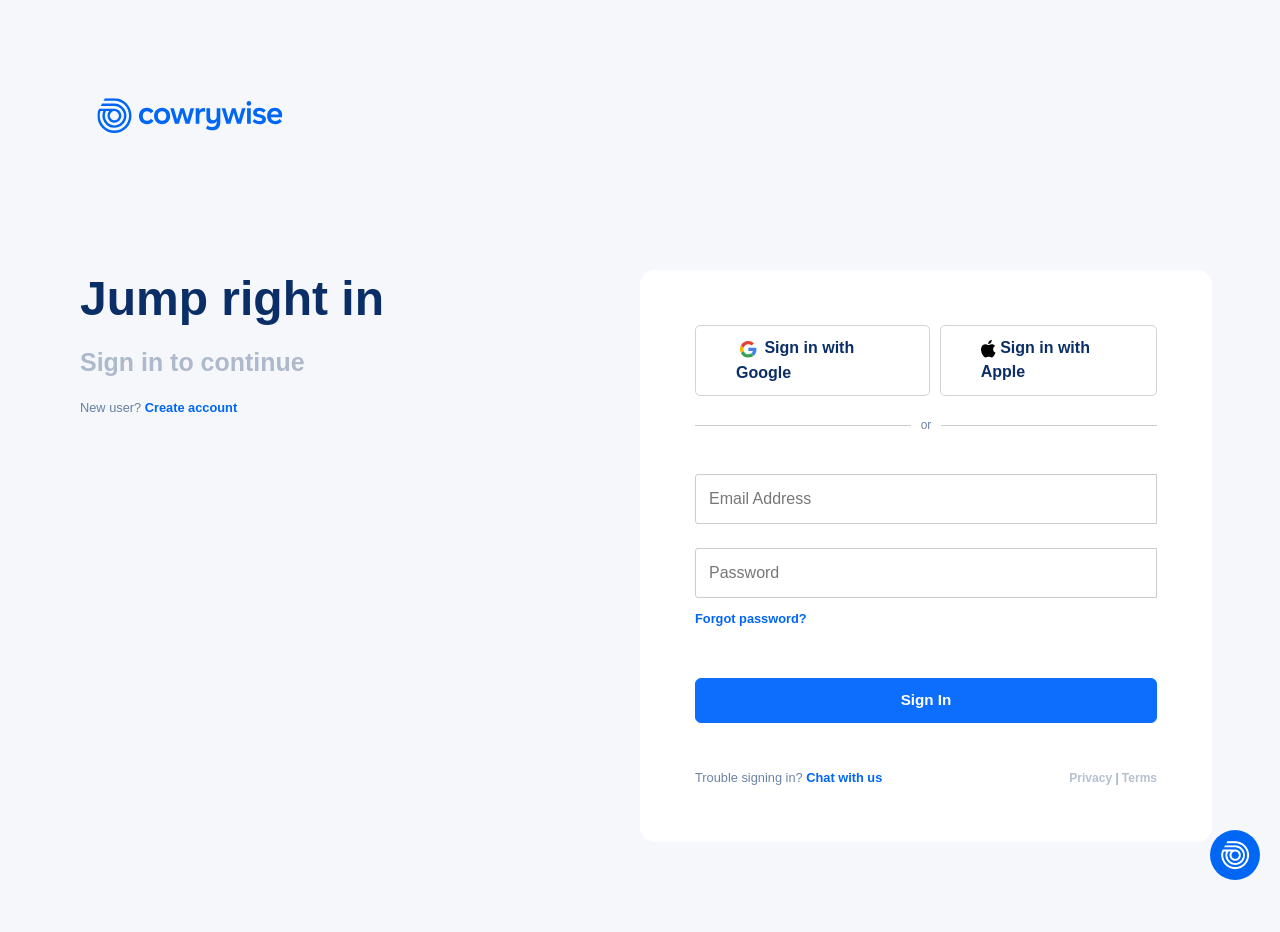
==== dashboard.html @ 3e235ff0 "updates" ====
<!DOCTYPE html>
<html lang="en">
<head>
    <meta charset="UTF-8">
    <meta name="viewport" content="width=device-width, initial-scale=1.0">
    <title>Dashboard</title>
    <link href="https://cdn.jsdelivr.net/npm/bootstrap@5.3.2/dist/css/bootstrap.min.css" rel="stylesheet">
    <link rel="stylesheet" href="https://cdn.jsdelivr.net/npm/bootstrap-icons/font/bootstrap-icons.css">
    <link rel="preconnect" href="https://fonts.googleapis.com">
    <link rel="preconnect" href="https://fonts.gstatic.com" crossorigin>
    <link href="https://fonts.googleapis.com/css2?family=Inter:wght@400;500;600;700&display=swap" rel="stylesheet">
    <link rel="stylesheet" href="https://cdnjs.cloudflare.com/ajax/libs/font-awesome/6.7.2/css/all.min.css">

    <link rel="stylesheet" href="dashboard.css">
</head>
<body onload="fetchInfo()">

<div id="loader">
    <img src="./images/gif-logo-loading.gif" alt="Loading">
</div>

<div id="app" style="display:none;">

    <nav class="top-navbar">
        <div class="d-flex align-items-center">
            <div class="logo-div ms-5">
                <img src="./images/dashboard-logo.svg" alt="">
            </div>
        </div>

        <div class="navbar-center" id="navbar-title">ACCOUNT OVERVIEW</div>

        <div class="d-flex align-items-center gap-3">
            <div class="pill-badge-maroon" style="cursor: pointer;">
                <img src="./images/seed_icon.png" style="width: 20px">
                <span style="padding-left: 5px">Seed</span>
            </div>
            <i class="bi bi-bell navbar-bell"></i>
            <div class="d-flex align-items-center gap-1" style="cursor: pointer">
                <div class="user-avatar-circle">
                    <img src="./images/dash-profile-icon.svg" style="width: 40px">
                </div>
                <ul class="navbar-nav me-1 me-lg-4 me-md-3 my-2 my-lg-0 index-ul d-lg-flex">

                    <li class="nav-item dropdown">
                        <a class="nav-link dropdown-toggle" href="#" role="button" data-bs-toggle="dropdown" aria-expanded="false"></a>
                        <div class="dropdown-menu" style="min-width: 120px;">
                            <a class="dropdown-item-custom"  onclick="showView('profile')">
                                <div class="icon-circle d-flex align-items-center justify-content-center rounded-circle icon-bg">
                                    <img src="./images/profile-head.svg" alt="" style="width: 25px">
                                </div>
                                <div>
                                    <span class="fw-semibold d-block .a-profile">Profile</span>
                                </div>
                            </a>
                            <a class="dropdown-item-custom" onclick="logout()" >
                                <div class="icon-circle d-flex align-items-center justify-content-center rounded-circle icon-bg">
                                    <img src="./images/profile-logout.svg" alt="" style="width: 25px">
                                </div>
                                <div>
                                    <span class="fw-semibold d-block .a-profile">Logout</span>
                                </div>
                            </a>


                        </div>
                    </li>
                </ul>

            </div>
        </div>
    </nav>

    <aside class="sidebar-fixed">
        <div class="sidebar-greeting">
            <span class="fw-normal" id="greeting-prefix" style="color: rgb(174, 185, 204); font-size: 20.48px; font-weight: 600">Howdy</span>
            <span class="fw-bold nm" id="welcomeName">ShimboJr</span>
        </div>
        <ul class="nav-items-list">
            <li class="nav-item-custom active" id="side-home" onclick="showView('home')">
                <!--            <i class="bi bi-house-door-fill"></i> -->
                <img src="./images/sidebar-home.svg">
                Home
            </li>
            <li class="nav-item-custom" id="side-save" onclick="showView('save')">
                <!--            <i class="bi bi-disc"></i> -->
                <img src="./images/sdiebar-save.svg">
                Save
            </li>
            <li class="nav-item-custom" id="side-invest" onclick="showView('invest')">
                <!--            <i class="bi bi-gift"></i>-->
                <img src="./images/sidebar-invest.svg">
                Invest
            </li>
            <li class="nav-item-custom" id="side-nest">
                <!--            <i class="bi bi-cloud"></i> -->
                <img src="./images/sidebar-nest.svg">
                Nest
            </li>
            <li class="nav-item-custom" id="side-payment">
                <!--            <i class="bi bi-credit-card"></i> -->
                <img src="./images/sidebar-payment.svg">
                Payment
            </li>
            <li class="nav-item-custom" id="side-stash">
                <!--            <i class="bi bi-archive"></i>-->
                <img src="./images/sidebar-stash.svg">
                Stash
            </li>
            <li class="nav-item-custom" id="side-learn">
                <!--            <i class="bi bi-reception-4"></i> -->
                <img src="./images/sidebar-learn.svg">
                Learn
            </li>
            <li class="nav-item-custom" id="side-referral">
                <!--            <i class="bi bi-megaphone">-->
                <img src="./images/sidebar-referral.svg">
                </i> Referral
            </li>
        </ul>

        <div style="border-top: 1px solid #E5E7EB; margin: 16px 0;"></div>
        <div style="font-size: 10px; font-weight: 600; letter-spacing: 1.2px; color: #9CA3AF; padding-left: 12px; margin-bottom: 10px;">ALSO FROM COWRYWISE</div>
        <div class="sidebar-sub-item">
            <div class="d-flex align-items-center gap-2">
                <!--            <i class="bi bi-briefcase"></i>-->
                <img src="./images/sidebar-d1.svg">
                <span>Sprout for Business</span>
            </div>
            <i class="bi bi-arrow-up-right text-muted"></i>
        </div>
        <div class="sidebar-sub-item">
            <div class="d-flex align-items-center gap-2">
                <!--            <i class="bi bi-people"></i>-->
                <img src="./images/sidebar-d2.svg">
                <span>Finance for Kids</span>
            </div>
            <i class="bi bi-arrow-up-right text-muted"></i>
        </div>
    </aside>

    <nav class="bottom-nav">
        <div class="bottom-nav-item active" id="bottom-home" onclick="showView('home')">
            <i class="bi bi-house-door-fill"></i>
            <span>Home</span>
        </div>
        <div class="bottom-nav-item" id="bottom-save" onclick="showView('save')">
            <i class="bi bi-disc"></i>
            <span>Save</span>
        </div>
        <div class="bottom-nav-item" id="bottom-invest" onclick="showView('invest')">
            <i class="bi bi-gift"></i>
            <span>Invest</span>
        </div>
        <div class="bottom-nav-item" id="bottom-nest">
            <i class="bi bi-cloud"></i>
            <span>Nest</span>
        </div>
        <div class="bottom-nav-item" id="bottom-payment">
            <i class="bi bi-credit-card"></i>
            <span>Payment</span>
        </div>
        <div class="bottom-nav-item" id="bottom-stash">
            <i class="bi bi-archive"></i>
            <span>Stash</span>
        </div>
        <div class="bottom-nav-item" id="bottom-learn">
            <i class="bi bi-reception-4"></i>
            <span>Learn</span>
        </div>
        <div class="bottom-nav-item" id="bottom-referral">
            <i class="bi bi-megaphone"></i>
            <span>Referral</span>
        </div>
    </nav>

    <main class="main-content">
        <div class="tab-bar-container" id="tab-bar-wrapper">
            <div class="tab-pill-group">
                <div id="tab-home" class="tab-pill active" onclick="showView('home')">Home</div>
                <div id="tab-portfolio" class="tab-pill inactive" onclick="showView('portfolio')">Portfolio</div>
            </div>
        </div>

        <div class="tab-bar-container" id="tab-bar-wrapper2" style="display: none">
            <div class="tab-pill-group">
                <div id="tab-profile" class="tab-pill active" onclick="showView('profile')">Profile</div>
                <div id="tab-security" class="tab-pill inactive" onclick="showView('security')">Security</div>
            </div>
        </div>

        <div id="view-home">
            <div class="dashboard-grid">
                <div class="balance-card">
                    <div class="d-flex justify-content-between align-items-center">
                        <div class="d-flex align-items-center gap-2" style="font-size: 13px; opacity: 0.85;">
                            <span>Naira Balance</span>
                            <i class="bi bi-chevron-down"></i>
                            <i class="bi bi-eye"></i>
                        </div>
                        <div class="badge-yellow">
                            <!--                        ⚡ -->
                            <img src="./images/lightening.svg" style="width: 10px">
                            1
                        </div>
                    </div>

                    <div class="mt-2 mb-auto">
                        <div class="d-flex align-items-baseline flex-wrap">
                            <sup style="font-size:23.6px; font-weight: 500; padding-right: 8px">₦</sup>
                            <span class="balance-amount" id="balAmount">1,000</span>
                            <span class="balance-decimals" id="balDecimals">.00</span>
                        </div>
                    </div>

                    <div class="bottom-pill-btn">
                        <span>✦ ₦ NO return in Jun</span>
                        <i class="bi bi-chevron-up"></i>
                    </div>
                </div>

                <div class="d-flex flex-column gap-1">
                    <div class="bg-white p-3 rounded-4 border-0">
                        <h3 class="section-heading">Add cash</h3>
                        <div class="d-flex gap-2 flex-wrap">
                            <button class="pill-btn-outline standard" onclick="addCash('20000')">₦ 20K</button>
                            <button class="pill-btn-outline standard" onclick="addCash('50000')">₦ 50K</button>
                            <button class="pill-btn-outline standard" onclick="addCash('100000')">₦ 100K</button>
                        </div>
                        <div class="d-flex gap-2 flex-wrap align-items-center mt-2">
                            <button class="pill-btn-outline standard">$ 100</button>
                            <button class="pill-btn-outline standard">$ 200</button>
                            <div class="circle-plus-btn" data-bs-toggle="modal" data-bs-target="#myModalAddCash">+</div>
                        </div>
                    </div>

                    <div id="carouselExample" class="carousel slide mt-3">
                        <div class="carousel-inner">
                            <div class="carousel-item active">
                                <img src="./images/AppCard_WorldCup.png" class="d-block w-100">
                            </div>
                            <div class="carousel-item">
                                <img src="./images/AppCard_Sprout.png" class="d-block w-100">
                            </div>
                            <div class="carousel-item">
                                <img src="./images/AppCard_Stocks.png" class="d-block w-100">
                            </div>
                            <div class="carousel-item">
                                <img src="./images/AppCard_Youtube.png" class="d-block w-100">
                            </div>
                        </div>
                        <button class="carousel-control-prev" type="button" data-bs-target="#carouselExample" data-bs-slide="prev">
                            <span class="carousel-control-prev-icon" aria-hidden="true"></span>
                            <span class="visually-hidden">Previous</span>
                        </button>
                        <button class="carousel-control-next" type="button" data-bs-target="#carouselExample" data-bs-slide="next">
                            <span class="carousel-control-next-icon" aria-hidden="true"></span>
                            <span class="visually-hidden">Next</span>
                        </button>
                    </div>
                </div>
            </div>
        </div>

        <div id="view-portfolio" style="display: none;">
            <div class="d-flex justify-content-end mb-4">
                <a href="#" style="font-size: 16px; color: #1574F6; text-decoration: none; display: flex; align-items: center; gap: 6px; font-weight: 500">
                    <i class="fa-regular fa-envelope" style="font-size: 16px;"></i> Request investment letter
                </a>
            </div>

            <div class="portfolio-grid">
                <div class="portfolio-card">
                    <div class="card-header-row">
                        <div class="d-flex align-items-center">
<!--                            <span class="green-indicator"></span>-->
                            <img src="./images/portfolio-growth.svg" style="padding: 0px 6px">
                            <span class="portfolio-card-title"> Growth</span>
                        </div>
                        <i class="bi bi-chevron-right" style="color: #9CA3AF; font-size: 14px;"></i>
                    </div>
                    <h6 style="font-size: 20.28px; font-weight: 500; color: #042E68; line-height: 1.5; margin-bottom: 16px;">
                        Your portfolio balance has remained the same year to date.
                    </h6>
                    <div>
                        <span style="font-size: 11px; color: #9CA3AF; display: block; margin-bottom: 2px;">Today</span>
                        <span style="font-size: 24.96px; font-weight: 400; color: rgb(4, 46, 104);">₦ 0K</span>
                    </div>

                    <div style="margin-top: 12px; width: 100%;">
                        <svg width="100%" height="100" viewBox="0 0 400 100" preserveAspectRatio="none" xmlns="http://www.w3.org/2000/svg">
                            <path d="M 0 85 L 340 85 L 400 15 L 400 85 Z" fill="rgba(59,130,246,0.08)" />
                            <line x1="0" y1="85" x2="400" y2="85" stroke="#E5E7EB" stroke-width="1"/>
                            <path d="M 0 85 L 340 85 L 400 15" stroke="#3B82F6" stroke-width="2" fill="none" stroke-linecap="round" />
                            <circle cx="400" cy="15" r="4" fill="#3B82F6" />
                            <text x="0" y="98" font-size="10" fill="#9CA3AF" text-anchor="start">JAN</text>
                            <circle cx="40" cy="95" r="1.5" fill="#9CA3AF" /><circle cx="80" cy="95" r="1.5" fill="#9CA3AF" /><circle cx="120" cy="95" r="1.5" fill="#9CA3AF" /><circle cx="160" cy="95" r="1.5" fill="#9CA3AF" /><circle cx="200" cy="95" r="1.5" fill="#9CA3AF" /><circle cx="240" cy="95" r="1.5" fill="#9CA3AF" /><circle cx="280" cy="95" r="1.5" fill="#9CA3AF" /><circle cx="320" cy="95" r="1.5" fill="#9CA3AF" /><circle cx="360" cy="95" r="1.5" fill="#9CA3AF"/>
                            <text x="400" y="98" font-size="10" fill="#9CA3AF" text-anchor="end">DEC</text>
                        </svg>
                    </div>
                    <div class="card-footer-text">
                        Steady progress. Sometimes holding your ground is growth too.
                    </div>
                </div>

                <div class="portfolio-card">
                    <div class="card-header-row">
                        <div class="d-flex align-items-center">
<!--                            <span class="green-indicator"></span>-->
                            <img src="./images/portfolio-earnings.svg" style="padding: 0px 6px">
                            <span class="portfolio-card-title">Earnings</span>
                        </div>
                        <i class="bi bi-chevron-right" style="color: #9CA3AF; font-size: 14px;"></i>
                    </div>
                    <div class="d-flex flex-column align-items-center justify-content-center" style="min-height: 180px; padding: 40px 0;">
                        <svg width="60" height="55" viewBox="0 0 60 55" fill="none" xmlns="http://www.w3.org/2000/svg">
                            <rect x="4" y="25" width="12" height="30" rx="2" fill="#D1D5DB" />
                            <rect x="24" y="5" width="12" height="50" rx="2" fill="#D1D5DB" />
                            <rect x="44" y="15" width="12" height="40" rx="2" fill="#D1D5DB" />
                        </svg>
                        <span style="font-size: 13px; color: #9CA3AF; text-align: center; margin-top: 12px;">No data yet</span>
                    </div>
                </div>

                <div class="portfolio-card">
                    <div class="card-header-row">
                        <div class="d-flex align-items-center" style="padding: 20px 0px">
<!--                            <span class="green-indicator"></span>-->
                            <img src="./images/portfolio-breakdown.svg" style="padding: 0px 6px">
                            <span class="portfolio-card-title">Breakdown</span>
                        </div>
                        <i class="bi bi-chevron-right" style="color: #9CA3AF; font-size: 15px;"></i>
                    </div>
                    <div class="portfolio-progress-outer">
                        <div class="portfolio-progress-inner"></div>
                    </div>
                    <div class="d-flex align-items-center" style="margin-top: 4px;margin-bottom: 30px">
                        <span class="green-indicator" style="margin-right: 6px;"></span>
                        <span style="font-size: 14px; font-weight: 400; color: rgb(4, 46, 104);">Investments: 100.00%</span>
                    </div>
                    <div class="card-footer-text">
                        Consider saving regularly to build a strong financial foundation.
                    </div>
                </div>
            </div>
        </div>

        <div id="view-save" style="display: none;">
            <div class="save-stats-row" style="display: flex; align-items: flex-start; gap: 60px; padding: 8px 0 32px 0;">
                <div>
                    <div style="font-size: 16px; color: rgb(98, 124, 159); display: flex; align-items: center; gap: 6px; margin-bottom: 6px;">
                        Savings Balance <i class="bi bi-eye"></i>
                    </div>
                    <div class="d-flex align-items-baseline">
                        <sup style="font-size: 19.26px; font-weight: 400; color: rgb(4, 46, 104);">₦</sup>
                        <span style="font-size: 44.8px; font-weight: 600; color: rgb(4, 46, 104);">&nbsp;0</span>
                        <span style="font-size: 17.92px; font-weight: 700; color: #6882A4;">.00</span>
                    </div>
                </div>

                <div>
                    <div style="font-size: 18px; font-weight: 600; color: rgb(4, 46, 104); margin-bottom: 10px;">Add cash</div>
                    <div style="display: flex; gap: 8px; flex-wrap: wrap; align-items: center;">
                        <button class="save-pill-btn" style="border: none; border-radius: 50px; padding: 8px 16px; font-size: 14px; font-weight: 500; color: rgb(4, 46, 104); background: #F5F6FA; cursor: pointer;">₦ 20K</button>
                        <button class="save-pill-btn" style="border: none; border-radius: 50px; padding: 8px 16px; font-size: 14px; font-weight: 500; color: rgb(4, 46, 104); background: #F5F6FA; cursor: pointer;">₦ 50K</button>
                        <button class="save-pill-btn" style="border: none; border-radius: 50px; padding: 8px 16px; font-size: 14px; font-weight: 500; color: rgb(4, 46, 104); background: #F5F6FA; cursor: pointer;">₦ 100K</button>
                        <button class="save-pill-btn" style="border: none; border-radius: 50px; padding: 8px 16px; font-size: 14px; font-weight: 500; color: rgb(4, 46, 104); background: #F5F6FA; cursor: pointer;">₦ 250K</button>
                        <button class="save-pill-btn" style="border: none; border-radius: 50px; padding: 8px 16px; font-size: 14px; font-weight: 500; color: rgb(4, 46, 104); background: #F5F6FA; cursor: pointer;">₦ 500K</button>
                        <div style="width: 40px; height: 40px; border-radius: 50%; border: none; background: #F5F6FA; display: flex; align-items: center; justify-content: center; font-size: 14px; color: rgb(0, 103, 245); cursor: pointer;">+</div>
                    </div>
                </div>
            </div>

            <div style="margin-bottom: 32px;">
                <h6 class="save-section-heading" style="font-size: 20px; font-weight: 600; color: rgb(4, 46, 104); margin-bottom: 16px;">Save by myself</h6>
                <div style="position: relative;">
                    <div class="save-scroll-row">
                        <div style="min-width: 140px; height: 140px; border: 1px solid #F0F3F7; border-radius: 14px; background: #fff; display: flex; align-items: center; justify-content: center; cursor: pointer; flex-shrink: 0;">
                            <div style="width: 55px; height: 55px; border-radius: 50%; border: none; background: #EFF6FF; display: flex; align-items: center; justify-content: center;">
                                <i class="bi bi-plus" style="font-size: 40px; color: rgb(0, 103, 245);"></i>
                            </div>
                        </div>
                        <div class="save-scroll-card" style="background: #E1F6FF;">
                            <div style="width: 70px; height: 70px; border-radius: 10px; display: flex; align-items: center; justify-content: center; font-size: 26px; background: #E1F6FF;">
                                <img src="./images/savings-general.svg" style="width: 70px">
                            </div>
                            <div>
                                <div style="font-size: 18.4px; font-weight: 400; color: rgb(4, 46, 104); margin: 10px">General</div>
                                <div style="font-size: 12px; font-weight: 600; letter-spacing: 1px; color: rgb(174, 185, 204); margin-top: 2px; background: #F3FBFF; width: fit-content; margin-left: 10px; padding: 4px 15px; border-top-right-radius: 8px; border-top-left-radius: 8px">EMPTY</div>
                            </div>
                        </div>
                        <div class="save-scroll-card" style="background: #F5EDFF;">
                            <div style="width: 70px; height: 70px; border-radius: 10px; display: flex; align-items: center; justify-content: center; font-size: 26px; background: #F5EDFF;">
                                <img src="./images/savings-emergency.svg" style="width: 70px">
                            </div>
                            <div>
                                <div style="font-size: 18.4px; font-weight: 400; color: rgb(4, 46, 104); margin: 10px">Emergency</div>
                                <div style="font-size: 12px; font-weight: 600; letter-spacing: 1px; color: rgb(174, 185, 204); margin-top: 2px; background: #F3FBFF; width: fit-content; margin-left: 10px; padding: 4px 15px; border-top-right-radius: 8px; border-top-left-radius: 8px">EMPTY</div>
                            </div>
                        </div>
                        <div class="save-scroll-card" style="background: #ECFBEC;">
                            <div style="width: 70px; height: 70px; border-radius: 10px; display: flex; align-items: center; justify-content: center; font-size: 26px; background: #ECFBEC;">
                                <img src="./images/savings-home.svg" style="width: 70px">
                            </div>
                            <div>
                                <div style="font-size: 18.4px; font-weight: 400; color: rgb(4, 46, 104); margin: 10px">Home</div>
                                <div style="font-size: 12px; font-weight: 600; letter-spacing: 1px; color: rgb(174, 185, 204); margin-top: 2px; background: #F3FBFF; width: fit-content; margin-left: 10px; padding: 4px 15px; border-top-right-radius: 8px; border-top-left-radius: 8px">EMPTY</div>
                            </div>
                        </div>
                        <div class="save-scroll-card" style="background: #FFF6EE;">
                            <div style="width: 70px; height: 70px; border-radius: 10px; display: flex; align-items: center; justify-content: center; font-size: 26px; background: #FFF6EE;">
                                <img src="./images/savings-study.svg" style="width: 70px">
                            </div>
                            <div>
                                <div style="font-size: 18.4px; font-weight: 400; color: rgb(4, 46, 104); margin: 10px">Study</div>
                                <div style="font-size: 12px; font-weight: 600; letter-spacing: 1px; color: rgb(174, 185, 204); margin-top: 2px; background: #F3FBFF; width: fit-content; margin-left: 10px; padding: 4px 15px; border-top-right-radius: 8px; border-top-left-radius: 8px">EMPTY</div>
                            </div>
                        </div>
                        <div class="save-scroll-card" style="background: #FFE6EB;">
                            <div style="width: 70px; height: 70px; border-radius: 10px; display: flex; align-items: center; justify-content: center; font-size: 26px; background: #FFE6EB;">
                                <img src="./images/savings-car.svg" style="width: 70px">
                            </div>
                            <div>
                                <div style="font-size: 18.4px; font-weight: 400; color: rgb(4, 46, 104); margin: 10px">Car</div>
                                <div style="font-size: 12px; font-weight: 600; letter-spacing: 1px; color: rgb(174, 185, 204); margin-top: 2px; background: #F3FBFF; width: fit-content; margin-left: 10px; padding: 4px 15px; border-top-right-radius: 8px; border-top-left-radius: 8px">EMPTY</div>
                            </div>
                        </div>
                    </div>
                    <div class="save-arrow-btn" onclick="this.previousElementSibling.scrollBy({left: 200, behavior: 'smooth'})">
                        <i class="bi bi-chevron-right"></i>
                    </div>
                </div>
            </div>

            <div style="margin-top: 36px;">
                <h6 class="save-section-heading" style="font-size: 20px; font-weight: 600; color: rgb(4, 46, 104); margin-bottom: 16px;">Save with others</h6>
                <div style="position: relative;">
                    <div class="save-scroll-row">
                        <div style="min-width: 140px; height: 140px; border: 1px solid #F0F3F7; border-radius: 14px; background: #fff; display: flex; align-items: center; justify-content: center; cursor: pointer; flex-shrink: 0;">
                            <div style="width: 55px; height: 55px; border-radius: 50%; border: none; background: #EFF6FF; display: flex; align-items: center; justify-content: center;">
                                <i class="bi bi-plus" style="font-size: 40px; color: rgb(0, 103, 245);"></i>
                            </div>
                        </div>
                        <div class="save-scroll-card" style="background: #FFE6EB;">
                            <div style="width: 70px; height: 70px; border-radius: 10px; display: flex; align-items: center; justify-content: center; font-size: 26px; background: #FFE6EB;">
                                <img src="./images/savings-money-duo.svg" style="width: 70px">
                            </div>
                            <div>
                                <div style="font-size: 18.4px; font-weight: 400; color: rgb(4, 46, 104); margin: 10px">Money Duo</div>
                                <div style="font-size: 12px; font-weight: 600; letter-spacing: 1px; color: rgb(174, 185, 204); margin-top: 2px; background: #F3FBFF; width: fit-content; margin-left: 10px; padding: 4px 15px; border-top-right-radius: 8px; border-top-left-radius: 8px">EMPTY</div>
                            </div>
                        </div>

                        <div class="save-scroll-card" style="background: #ECFBEC;">
                            <div style="width: 70px; height: 70px; border-radius: 10px; display: flex; align-items: center; justify-content: center; font-size: 26px; background: #ECFBEC;">
                                <img src="./images/savings-football.svg" style="width: 70px">
                            </div>
                            <div>
                                <div style="font-size: 18.4px; font-weight: 400; color: rgb(4, 46, 104); margin: 10px">Football</div>
                                <div style="font-size: 12px; font-weight: 600; letter-spacing: 1px; color: rgb(174, 185, 204); margin-top: 2px; background: #F3FBFF; width: fit-content; margin-left: 10px; padding: 4px 15px; border-top-right-radius: 8px; border-top-left-radius: 8px">EMPTY</div>
                            </div>
                        </div>

                        <div class="save-scroll-card" style="background: #FBF9FF;">
                            <div style="width: 70px; height: 70px; border-radius: 10px; display: flex; align-items: center; justify-content: center; font-size: 26px; background: #FBF9FF;">
                                <img src="./images/savings-basketball.svg" style="width: 70px">
                            </div>
                            <div>
                                <div style="font-size: 18.4px; font-weight: 400; color: rgb(4, 46, 104); margin: 10px">Basketball</div>
                                <div style="font-size: 12px; font-weight: 600; letter-spacing: 1px; color: rgb(174, 185, 204); margin-top: 2px; background: #F3FBFF; width: fit-content; margin-left: 10px; padding: 4px 15px; border-top-right-radius: 8px; border-top-left-radius: 8px">EMPTY</div>
                            </div>
                        </div>

                    </div>
                    <div class="save-arrow-btn" onclick="this.previousElementSibling.scrollBy({left: 200, behavior: 'smooth'})">
                        <i class="bi bi-chevron-right"></i>
                    </div>
                </div>
            </div>
        </div>

        <div id="view-invest" style="display: none;">
            <div class="invest-stats-row" style="display: flex; align-items: flex-start; gap: 80px; padding: 8px 0 36px 0;">
                <div>
                    <div style="display: flex; align-items: center; gap: 6px; margin-bottom: 6px;">
                        <span style="font-size: 12.8px; font-weight: 400; color: rgb(98, 124, 159);">Naira Balance</span>
                        <i class="bi bi-chevron-down" style="color: #1D4ED8;"></i>
                        <i class="bi bi-eye" style="color: #9CA3AF;"></i>
                    </div>
                    <div class="d-flex align-items-baseline">
                        <sup style="font-size:23.6px; font-weight: 400; padding-right: 8px">₦</sup>
                        <span class="balance-amount" id="balAmount2">1,000</span>
                        <span class="balance-decimals" id="balDecimals2">.00</span>
                    </div>
                </div>

                <div class="invest-addcash">
                    <h5 style="font-size: 18px; font-weight: 600; color: rgb(4, 46, 104); margin-bottom: 10px;">Add cash</h5>
                    <div style="display: flex; gap: 8px; flex-wrap: wrap; align-items: center;">
                        <button class="save-pill-btn" style="border: none; border-radius: 50px; padding: 8px 16px; font-size: 14px; font-weight: 500; color: rgb(4, 46, 104); background: #F5F6FA; cursor: pointer;"  onclick="addCash('20000')">₦ 20K</button>
                        <button class="save-pill-btn" style="border: none; border-radius: 50px; padding: 8px 16px; font-size: 14px; font-weight: 500; color: rgb(4, 46, 104); background: #F5F6FA; cursor: pointer;" onclick="addCash('50000')">₦ 50K</button>
                        <button class="save-pill-btn" style="border: none; border-radius: 50px; padding: 8px 16px; font-size: 14px; font-weight: 500; color: rgb(4, 46, 104); background: #F5F6FA; cursor: pointer;" onclick="addCash('100000')">₦ 100K</button>
                        <button class="save-pill-btn" style="border: none; border-radius: 50px; padding: 8px 16px; font-size: 14px; font-weight: 500; color: rgb(4, 46, 104); background: #F5F6FA; cursor: pointer;">$ 100</button>
                        <button class="save-pill-btn" style="border: none; border-radius: 50px; padding: 8px 16px; font-size: 14px; font-weight: 500; color: rgb(4, 46, 104); background: #F5F6FA; cursor: pointer;">$ 200</button>
                        <div style="width: 40px; height: 40px; border-radius: 50%; border: none; background: #F5F6FA; display: flex; align-items: center; justify-content: center; font-size: 14px; color: rgb(4, 46, 104); cursor: pointer;" data-bs-toggle="modal" data-bs-target="#myModalAddCash">+</div>
                    </div>
                </div>

            </div>

            <div style="margin-bottom: 32px;">
                <h6 class="invest-section-heading" style="font-size: 20px; font-weight: 600; color: rgb(4, 46, 104); margin-bottom: 16px;">Investments</h6>

                <div style="background: #E1F6FF; border-radius: 14px; padding: 20px 20px; display: inline-flex; align-items: center; gap: 16px; min-width: 330px; height: 140px; cursor: pointer; transition: filter 0.15s ease;" onmouseover="this.style.filter='brightness(0.96)'" onmouseout="this.style.filter='none'">
                    <img src="./images/invest-naira.svg" style="width: 70px">
                    <div>
                        <div style="font-size: 18.4px; font-weight: 400; color: rgb(4, 46, 104);">Naira Funds</div>
                        <div style="font-size: 18.4px; font-weight: 600; color: rgb(4, 46, 104); margin-top: 3px;" id="balInvest">₦ 1,000.00</div>
                    </div>
                </div>
            </div>

            <div style="margin-top: 36px;">
                <h6 class="invest-section-heading" style="font-size: 20px; font-weight: 600; color: rgb(4, 46, 104); margin-bottom: 16px;">More to invest in</h6>

                <div class="invest-cards-row" style="display: flex; gap: 14px; flex-wrap: nowrap; margin-bottom: 20px;">
                    <div class="invest-more-card" style="background: #BDFF97;">
                        <h2 class="invest-card-title" style="color: rgb(0, 88, 46);">NG Stocks</h2>
                        <div class="invest-card-illustration">
                            <img src="./images/invest-ng_stock.webp" style="width: 250px">
                        </div>
                    </div>

                    <div class="invest-more-card" style="background: #FCE0C0;">
                        <h2 class="invest-card-title" style="color: rgb(114, 84, 101);">Naira Mutual Funds</h2>
                        <div class="invest-card-illustration">
                            <img src="./images/invest-naira_mf.webp" style="width: 250px">
                        </div>
                    </div>

                    <div class="invest-more-card" style="background: #DAE2F5;">
                        <h2 class="invest-card-title" style="color: rgb(30, 43, 117);">Dollar Mutual Funds</h2>
                        <div class="invest-card-illustration">
                            <img src="./images/invest-dollar_mf.webp" style="width: 250px">
                        </div>
                    </div>
                </div>

                <a href="#" class="invest-footer-link">
                    <i class="bi bi-info-circle" style="font-size: 10px; color: #1775F6;"></i>
                    <span>Learn more about investments</span>
                </a>
            </div>
        </div>

        <div id="view-profile" style="display: none;">

            <h5 style="font-size: 24.96px; font-weight: 600; color: rgb(174, 185, 204)">Personalize Details</h5>

            <div class="profile-identity-card">
                <div class="avatar-frame">
                    <img src="./images/dash-profile-icon2.png" style="width: 100px">
                    <i class="bi bi-camera avatar-camera-icon"></i>
                </div>
                <div>
                    <h5 class="profile-name" id="fullName">Adeola Siyanbola</h5>
                    <div class="pill-badge-maroon" style="cursor: pointer; background: #FFEBF0">
                        <img src="./images/seed_icon.png" style="width: 20px">
                        <span style="padding-left: 5px">Seed</span> <i class="bi bi-chevron-right ms-1" style="font-size: 14px; color: rgb(4, 46, 104)"></i>
                    </div>
                </div>
            </div>

            <div class="profile-data-row">
                <div>
                    <div class="data-label-primary">Username</div>
                    <div class="data-label-subtext">Receive money from friends using your username</div>
                </div>
                <div>
                    <div class="input-group2">
                        <input type="text" id="unameProfile" required>
                        <label for="unameProfile" id="unameLabel">Username</label>
                    </div>
                    <button class="btn-cowry-blue" onclick="changeUsername()">Save Changes</button>
                </div>
            </div>

            <div class="profile-data-row">
                <div>
                    <div class="data-label-primary">Gender</div>
                </div>
                <div class="data-value-plain">......</div>
            </div>

            <div class="profile-data-row">
                <div>
                    <div class="data-label-primary">Date of Birth</div>
                </div>
                <div class="data-value-plain">......</div>
            </div>

            <h5 class="section-big-title yes-border mt-5 pb-4">Next of Kin</h5>
            <div class="profile-data-row">
                <div class="data-value-plain" style="font-weight: 600">No Next Of Kin</div>
                <div class="text-md-start">
                    <button class="btn-cowry-blue">Add Next Of Kin</button>
                </div>
            </div>

            <h5 class="section-big-title yes-border mt-5 pb-4">Cashout Funds</h5>
            <div class="profile-data-row">
                <div class="data-value-plain" style="font-weight: 600">Withdraw Cash</div>
                <div class="text-md-start">
                    <button class="btn-cowry-blue" data-bs-toggle="modal" data-bs-target="#myModalCashout">Withdraw</button>
                </div>
            </div>

            <!--    <h2 class="section-big-title mt-5">Visibility</h2>-->
            <!--    <div class="profile-data-row">-->
            <!--        <div>-->
            <!--            <div class="data-label-primary">Account Visibility</div>-->
            <!--            <div class="data-label-subtext" style="max-width: 320px;">Disable my account from being discovered by friends.</div>-->
            <!--        </div>-->
            <!--        <div>-->
            <!--            <div class="form-switch-custom active" onclick="this.classList.toggle('active')"></div>-->
            <!--        </div>-->
            <!--    </div>-->
        </div>

        <div id="view-security" style="display: none;">

            <h5 style="font-size: 24.96px; font-weight: 600; color: rgb(174, 185, 204)" class="yes-border pb-4">Verified Information</h5>

            <div class="profile-data-row">
                <div>
                    <div class="data-label-primary">Email Address</div>
                </div>
                <div class="data-value-plain" id="emailProfile"></div>
            </div>

            <div class="profile-data-row">
                <div>
                    <div class="data-label-primary">Phone Number</div>
                </div>
                <div class="data-value-plain d-flex align-items-center gap-2">
                    <span id="phoneProfile"></span>
                    <i class="bi bi-pencil-fill text-primary" style="font-size: 12px; cursor: pointer;" id="openModalPhone"  data-bs-toggle="modal" data-bs-target="#myModal"></i>
                </div>
            </div>

            <h2 class="section-big-title yes-border mt-5 pb-4">Password & PIN</h2>

            <div class="profile-data-row">
                <div>
                    <div class="data-label-primary">Update Password</div>
                    <div class="data-label-subtext">Change your old password to a new one</div>
                </div>
                <div>
                    <a class="data-value-link" data-bs-toggle="modal" data-bs-target="#myModalPass" style="cursor: pointer">Change Password</a>
                </div>
            </div>

            <div class="profile-data-row">
                <div>
                    <div class="data-label-primary">Update PIN</div>
                    <div class="data-label-subtext">Change or reset your Cowrywise PIN</div>
                </div>
                <div>
                    <a class="data-value-link" data-bs-toggle="modal" data-bs-target="#myModalPinA" style="cursor: pointer">Change PIN</a>
                </div>
            </div>


            <h2 class="section-big-title yes-border mt-5 pb-4">Termination</h2>

            <div class="profile-data-row py-2">
                <div class="data-value-danger" onclick="closeAccount()">Close my account</div>
            </div>
        </div>

        <!-- Modal Change Phone Number-->
        <div class="modal fade" id="myModal" tabindex="-1">
            <div class="modal-dialog modal-dialog-centered">
                <div class="modal-content">

                    <div class="modal-header">
                        <h5 class="modal-title section-big-title">Change Phone Number</h5>
                        <button type="button" class="btn-close" data-bs-dismiss="modal"></button>
                    </div>

                    <div class="modal-body">
                        <div class="input-group2">
                            <input type="tel" id="phoneIn" class="w-100" required>
                            <label for="phoneIn" id="phoneLabel">Phone Number</label>
                            <i class="fa-solid fa-phone ca-phone"></i>
                        </div>
                    </div>

                    <div class="modal-footer">
                        <button onclick="changePhone()" class="btn btn-primary w-50 mt-2 ff">Change Phone Number</button>
                    </div>

                </div>
            </div>
        </div>

        <!-- Modal Change Password-->
        <div class="modal fade" id="myModalPass" tabindex="-1">
            <div class="modal-dialog modal-dialog-centered">
                <div class="modal-content">

                    <div class="modal-header">
                        <h5 class="modal-title section-big-title">Change Password</h5>
                        <button type="button" class="btn-close" data-bs-dismiss="modal"></button>
                    </div>

                    <div class="modal-body">
                        <div class="mb-2 input-group2">
                            <input type="password" id="password" class="w-100" required>
                            <label for="password">Old Password</label>
                        </div>
                        <div class="mb-2 input-group2">
                            <input type="password" id="Cpassword" class="w-100" required>
                            <label for="password">New Password</label>
                            <i class="fa fa-eye si-eye" id="togglePassword"></i>
                        </div>
                    </div>

                    <div class="modal-footer">
                        <button onclick="changePass()" class="btn btn-primary w-50 mt-2 ff">Change Password</button>
                    </div>

                </div>
            </div>
        </div>

        <!-- Modal Change PinA-->
        <div class="modal fade" id="myModalPinA" tabindex="-1">
            <div class="modal-dialog modal-dialog-centered">
                <div class="modal-content">

                    <div class="modal-body">
                        <div class="cw-modal-card">
                            <button class="cw-modal-close" aria-label="Close modal" data-bs-dismiss="modal">
                                <svg width="15" height="15" viewBox="0 0 24 24" fill="none" stroke="currentColor" stroke-width="2.5" stroke-linecap="round" stroke-linejoin="round">
                                    <line x1="18" y1="6" x2="6" y2="18"></line>
                                    <line x1="6" y1="6" x2="18" y2="18"></line>
                                </svg>
                            </button>

                            <h1 class="cw-modal-title">Change PIN</h1>
                            <p class="cw-modal-subtitle">Enter your old Cowrywise PIN</p>

                            <div class="cw-pin-container">
                                <input type="password" class="c-pin-box" id="pNo1" maxlength="1" pattern="\d*" inputmode="numeric">
                                <input type="password" class="c-pin-box" id="pNo2" maxlength="1" pattern="\d*" inputmode="numeric">
                                <input type="password" class="c-pin-box" id="pNo3" maxlength="1" pattern="\d*" inputmode="numeric">
                                <input type="password" class="c-pin-box" id="pNo4" maxlength="1" pattern="\d*" inputmode="numeric">
                            </div>

                            <div class="cw-reset-text">
                                Forgot PIN? <a href="#" class="cw-reset-link">Reset your PIN</a>
                            </div>

                            <button class="cw-btn-next" onclick="checkPIN()">Next</button>

                        </div>

                    </div>

                </div>
            </div>
        </div>

        <!-- Modal Change PinB-->
        <div class="modal fade" id="myModalPinB" tabindex="-1">
            <div class="modal-dialog modal-dialog-centered">
                <div class="modal-content">

                    <div class="modal-body">
                        <div class="cw-modal-card">
                            <button class="cw-modal-close" aria-label="Close modal" data-bs-dismiss="modal">
                                <svg width="15" height="15" viewBox="0 0 24 24" fill="none" stroke="currentColor" stroke-width="2.5" stroke-linecap="round" stroke-linejoin="round">
                                    <line x1="18" y1="6" x2="6" y2="18"></line>
                                    <line x1="6" y1="6" x2="18" y2="18"></line>
                                </svg>
                            </button>

                            <h1 class="cw-modal-title">Change PIN</h1>
                            <p class="cw-modal-subtitle">Enter your new Cowrywise PIN</p>

                            <div class="cw-row-label">Enter new PIN</div>
                            <div class="cw-pin-container" id="new-pin-row">
                                <input type="password" id="pinNo1" class="cw-pin-box" maxlength="1" pattern="\d*" inputmode="numeric" autocomplete="off">
                                <input type="password" id="pinNo2" class="cw-pin-box" maxlength="1" pattern="\d*" inputmode="numeric" autocomplete="off">
                                <input type="password" id="pinNo3" class="cw-pin-box" maxlength="1" pattern="\d*" inputmode="numeric" autocomplete="off">
                                <input type="password" id="pinNo4" class="cw-pin-box" maxlength="1" pattern="\d*" inputmode="numeric" autocomplete="off">
                            </div>

                            <div class="cw-row-label">Confirm new PIN</div>
                            <div class="cw-pin-container" id="confirm-pin-row">
                                <input type="password" id="CpinNo1" class="cw-pin-box" maxlength="1" pattern="\d*" inputmode="numeric" autocomplete="off">
                                <input type="password" id="CpinNo2" class="cw-pin-box" maxlength="1" pattern="\d*" inputmode="numeric" autocomplete="off">
                                <input type="password" id="CpinNo3" class="cw-pin-box" maxlength="1" pattern="\d*" inputmode="numeric" autocomplete="off">
                                <input type="password" id="CpinNo4" class="cw-pin-box" maxlength="1" pattern="\d*" inputmode="numeric" autocomplete="off">
                            </div>

                            <button class="cw-btn-submit" onclick="changePIN()">Change PIN</button>
                        </div>


                    </div>

                </div>
            </div>
        </div>

        <!-- Modal Add Cash-->
        <div class="modal fade" id="myModalAddCash" tabindex="-1">
            <div class="modal-dialog modal-dialog-centered">
                <div class="modal-content">

                    <div class="modal-body">

                        <div class="cw-portfolio-modal">
                            <button class="cw-close-btn" aria-label="Close modal" data-bs-dismiss="modal">
                                <svg width="14" height="14" viewBox="0 0 24 24" fill="none" stroke="currentColor" stroke-width="2.5" stroke-linecap="round" stroke-linejoin="round">
                                    <line x1="18" y1="6" x2="6" y2="18"></line>
                                    <line x1="6" y1="6" x2="18" y2="18"></line>
                                </svg>
                            </button>

                            <a class="cw-header-nav">
                                <i class="bi bi-chevron-left" style="stroke-width: 1.5px;"></i>
                                <span>Add Cash</span>
                            </a>

                            <div class="cw-amount-display-container">
                                <span class="cw-naira-symbol">₦</span>
                                <input
                                        type="text"
                                        class="cw-amount-input"
                                        id="payment-amount"
                                        inputmode="decimal"
                                        placeholder=""
                                        value="0"
                                        autofocus
                                >
                            </div>

                            <div class="cw-payment-method-row">
                                <div class="cw-bank-icon-frame">
                                    <i class="bi bi-bank"></i>
                                </div>
                                <div class="cw-method-details">
                                    <div class="cw-method-title">Bank transfer</div>
                                    <p class="cw-method-subtitle">Send money from your bank app</p>
                                </div>
                                <div class="cw-radio-indicator">
                                    <div class="cw-radio-dot"></div>
                                </div>
                            </div>

                            <div class="cw-action-footer">
                                <button class="cw-btn-pay" id="pay-btn" onclick="addCashBtn()">Pay</button>
                            </div>
                        </div>


                    </div>

                </div>
            </div>
        </div>

        <!-- Modal Withdraw Cash-->
        <div class="modal fade" id="myModalCashout" tabindex="-1">
            <div class="modal-dialog modal-dialog-centered">
                <div class="modal-content">

                    <div class="modal-body">

                        <div class="cw-portfolio-modal">
                            <button class="cw-close-btn" aria-label="Close modal" data-bs-dismiss="modal">
                                <svg width="14" height="14" viewBox="0 0 24 24" fill="none" stroke="currentColor" stroke-width="2.5" stroke-linecap="round" stroke-linejoin="round">
                                    <line x1="18" y1="6" x2="6" y2="18"></line>
                                    <line x1="6" y1="6" x2="18" y2="18"></line>
                                </svg>
                            </button>

                            <a class="cw-header-nav">
                                <i class="bi bi-chevron-left" style="stroke-width: 1.5px;"></i>
                                <span>Withdraw Cash</span>
                            </a>

                            <div class="cw-amount-display-container">
                                <span class="cw-naira-symbol">₦</span>
                                <input
                                        type="text"
                                        class="cw-amount-input"
                                        id="withdrawal-amount"
                                        inputmode="decimal"
                                        placeholder=""
                                        value="0"
                                        autofocus
                                >
                            </div>

                            <div class="cw-payment-method-row">
                                <div class="cw-bank-icon-frame">
                                    <i class="bi bi-bank"></i>
                                </div>
                                <div class="cw-method-details">
                                    <div class="cw-method-title">Bank transfer</div>
                                    <p class="cw-method-subtitle">Send money to your bank account</p>
                                </div>
                                <div class="cw-radio-indicator">
                                    <div class="cw-radio-dot"></div>
                                </div>
                            </div>

                            <div class="cw-action-footer">
                                <button class="cw-btn-pay" id="withdraw-btn" onclick="withdrawBtn()">Withdraw</button>
                            </div>
                        </div>


                    </div>

                </div>
            </div>
        </div>


        <div class="fav">
            <img src="./images/touch-icon.png" alt="" class="fav-icon">
        </div>

    </main>

</div>


<script src="https://cdn.jsdelivr.net/npm/bootstrap@5.3.2/dist/js/bootstrap.bundle.min.js"></script>

<script>
    function showView(viewName) {
        // 1. Structural Canvas Node Initialization
        const views = ['home', 'portfolio', 'save', 'invest', 'profile', 'security'];
        views.forEach(v => {
            const viewEl = document.getElementById('view-' + v);
            if (viewEl) viewEl.style.display = 'none';
        });

        // 2. Display View Matrix Selector Execution
        const targetView = document.getElementById('view-' + viewName);
        if (targetView) targetView.style.display = 'block';

        // 3. Tab Pill Group Shell Visibility Control Configuration
        const tabBarWrapper = document.getElementById('tab-bar-wrapper');
        if (viewName === 'home' || viewName === 'portfolio') {
            tabBarWrapper.style.display = 'block';
            const tabHome = document.getElementById("tab-home");
            const tabPortfolio = document.getElementById("tab-portfolio");
            if (viewName === 'home') {
                tabHome.className = "tab-pill active";
                tabPortfolio.className = "tab-pill inactive";
            } else {
                tabHome.className = "tab-pill inactive";
                tabPortfolio.className = "tab-pill active";
            }
        } else {
            tabBarWrapper.style.display = 'none';
        }

        const tabBarWrapper2 = document.getElementById('tab-bar-wrapper2');
        if (viewName === 'profile' || viewName === 'security') {
            tabBarWrapper2.style.display = 'block';
            const tabProfile = document.getElementById("tab-profile");
            const tabSecurity = document.getElementById("tab-security");
            if (viewName === 'profile') {
                tabProfile.className = "tab-pill active";
                tabSecurity.className = "tab-pill inactive";
            } else {
                tabProfile.className = "tab-pill inactive";
                tabSecurity.className = "tab-pill active";
            }
        } else {
            tabBarWrapper2.style.display = 'none';
        }


        // 4. Global Structural Heading Content Modifiers Mapping Matrix
        const navbarTitle = document.getElementById("navbar-title");
        if (viewName === 'home') navbarTitle.textContent = "ACCOUNT OVERVIEW";
        if (viewName === 'portfolio') navbarTitle.textContent = "PORTFOLIO INSIGHTS";
        if (viewName === 'save') navbarTitle.textContent = "SAVE";
        if (viewName === 'invest') navbarTitle.textContent = "INVEST";
        if (viewName === 'profile') navbarTitle.textContent = "PROFILE";
        if (viewName === 'security') navbarTitle.textContent = "SECURITY";

        // 5. Reactive User Context Greeting Module Mutation
        const greetingPrefix = document.getElementById("greeting-prefix");
        if (viewName === 'save') {
            greetingPrefix.textContent = "Hey";
        } else if (viewName === 'invest') {
            greetingPrefix.textContent = "Hi";
        } else {
            greetingPrefix.textContent = "Howdy";
        }

        // 6. Navigation Link Highlighting Matrix Synchronization
        document.querySelectorAll('.nav-item-custom, .bottom-nav-item').forEach(element => {
            element.classList.remove('active');
            element.style.background = '';
            element.style.color = '';
        });

        const sideActiveItem = document.getElementById('side-' + viewName);
        const bottomActiveItem = document.getElementById('bottom-' + viewName);

        if (sideActiveItem) {
            sideActiveItem.classList.add('active');
            sideActiveItem.style.background = '#EFF6FF';
            sideActiveItem.style.color = '#1D4ED8';
        }
        if (bottomActiveItem) {
            bottomActiveItem.classList.add('active');
        }
    }

    document.addEventListener("DOMContentLoaded", function () {
        // Default view initialization pipeline
        showView('home');
    });
</script>
</body>

<script>
    const inputsA = document.querySelectorAll('.c-pin-box');
    const nextBtn = document.querySelector('.cw-btn-next');

    inputsA.forEach((input, index) => {
        input.addEventListener('input', (e) => {
            if (isNaN(e.target.value)) {
                e.target.value = '';
                return;
            }
            // Ensure text elements transform beautifully into bullet masks
            if (e.target.value.length === 1) {
                input.classList.add('filled');
                if (index < inputsA.length - 1) {
                    inputsA[index + 1].focus();
                }
            }
            cCompletion();
        });

        input.addEventListener('keydown', (e) => {
            if (e.key === 'Backspace') {
                if (e.target.value.length === 0 && index > 0) {
                    inputsA[index - 1].focus();
                    inputsA[index - 1].value = '';
                    inputsA[index - 1].classList.remove('filled');
                } else {
                    e.target.value = '';
                    input.classList.remove('filled');
                }
                cCompletion();
            }
        });
    });

    function cCompletion() {
        const allFilled = Array.from(inputsA).every(input => input.value.length === 1);
        if (allFilled) {
            nextBtn.classList.add('active');
        } else {
            nextBtn.classList.remove('active');
        }
    }
</script>

<script>
    const inputs = document.querySelectorAll('.cw-pin-box');
    const submitBtn = document.querySelector('.cw-btn-submit');

    inputs.forEach((input, index) => {
        input.addEventListener('input', (e) => {
            if (isNaN(e.target.value)) {
                e.target.value = '';
                return;
            }
            // Ensure text elements transform beautifully into bullet masks
            if (e.target.value.length === 1) {
                input.classList.add('filled');
                if (index < inputs.length - 1) {
                    inputs[index + 1].focus();
                }
            }
            checkCompletion();
        });

        input.addEventListener('keydown', (e) => {
            if (e.key === 'Backspace') {
                if (e.target.value.length === 0 && index > 0) {
                    inputs[index - 1].focus();
                    inputs[index - 1].value = '';
                    inputs[index - 1].classList.remove('filled');
                } else {
                    e.target.value = '';
                    input.classList.remove('filled');
                }
                checkCompletion();
            }
        });
    });

    function checkCompletion() {
        const allFilled = Array.from(inputs).every(input => input.value.length === 1);
        if (allFilled) {
            submitBtn.classList.add('active');
        } else {
            submitBtn.classList.remove('active');
        }
    }
</script>

<script>
    const wName = document.getElementById('welcomeName');
    const balA = document.getElementById('balAmount');
    const balD = document.getElementById('balDecimals');
    const balA2 = document.getElementById('balAmount2');
    const balD2 = document.getElementById('balDecimals2');
    const balI = document.getElementById('balInvest');
    const uName = document.getElementById('unameProfile');
    const full_Name = document.getElementById('fullName');
    const eProfile = document.getElementById('emailProfile');
    const pProfile = document.getElementById('phoneProfile');
    const cUser = localStorage.getItem('currentUser');

    const uD = JSON.parse(localStorage.getItem(`${cUser}`))

    wName.innerHTML = uD.lname;
    uName.value = uD.username;
    full_Name.innerHTML = `${uD.lname} ${uD.fname}`;
    eProfile.innerHTML = uD.email;
    pProfile.innerHTML = `+234${uD.phone.slice(1)}`
    balA.innerHTML = uD.balance.slice(0,uD.balance.indexOf("."));
    balD.innerHTML = uD.balance.slice(uD.balance.indexOf("."));
    balA2.innerHTML = uD.balance.slice(0,uD.balance.indexOf("."));
    balD2.innerHTML = uD.balance.slice(uD.balance.indexOf("."));
    balI.innerHTML = `₦ ${uD.balance}`;
</script>

<script>
    const inputField = document.getElementById('payment-amount');
    const payButton = document.getElementById('pay-btn');

    // Create a hidden canvas span gauge to flawslessly measure text width dynamically
    const visualGauge = document.createElement('span');
    visualGauge.style.font = "500 44px 'Inter', sans-serif";
    visualGauge.style.visibility = 'hidden';
    visualGauge.style.position = 'absolute';
    visualGauge.style.whiteSpace = 'pre';
    document.body.appendChild(visualGauge);

    inputField.addEventListener('input', (e) => {
        let value = e.target.value;

        // 1. Remove everything except numbers and a single decimal point
        value = value.replace(/[^0-9.]/g, '');

        // 2. Prevent multiple decimal points (keep only the first one)
        const pointParts = value.split('.');
        if (pointParts.length > 2) {
            value = pointParts[0] + '.' + pointParts.slice(1).join('');
        }

        // 3. Enforce maximum of 2 decimal places for precise currency standard
        if (pointParts[1] && pointParts[1].length > 2) {
            value = pointParts[0] + '.' + pointParts[1].slice(0, 2);
        }

        e.target.value = value;

        // Compute dynamic field sizing seamlessly
        if (value.length === 0) {
            inputField.style.width = '30px';
            payButton.classList.remove('active');
        } else {
            visualGauge.textContent = value;
            // Minor layout buffer calculation to ensure the native caret doesn't truncate/wrap
            inputField.style.width = (visualGauge.offsetWidth + 14) + 'px';
            payButton.classList.add('active');
        }
    });

    // Block explicit non-numeric/non-decimal keys early on keydown for a cleaner desktop typing flow
    inputField.addEventListener('keydown', (e) => {
        const allowedKeys = ['Backspace', 'Delete', 'ArrowLeft', 'ArrowRight', 'Tab', 'Enter', '.'];
        if (!allowedKeys.includes(e.key) && isNaN(Number(e.key))) {
            e.preventDefault();
        }
    });
</script>

<script>
    const inputF = document.getElementById('withdrawal-amount');
    const payButton2 = document.getElementById('withdraw-btn');

    // Create a hidden canvas span gauge to flawslessly measure text width dynamically
    const visualGauge = document.createElement('span');
    visualGauge.style.font = "500 44px 'Inter', sans-serif";
    visualGauge.style.visibility = 'hidden';
    visualGauge.style.position = 'absolute';
    visualGauge.style.whiteSpace = 'pre';
    document.body.appendChild(visualGauge);

    inputF.addEventListener('input', (e) => {
        let value = e.target.value;

        // 1. Remove everything except numbers and a single decimal point
        value = value.replace(/[^0-9.]/g, '');

        // 2. Prevent multiple decimal points (keep only the first one)
        const pointParts = value.split('.');
        if (pointParts.length > 2) {
            value = pointParts[0] + '.' + pointParts.slice(1).join('');
        }

        // 3. Enforce maximum of 2 decimal places for precise currency standard
        if (pointParts[1] && pointParts[1].length > 2) {
            value = pointParts[0] + '.' + pointParts[1].slice(0, 2);
        }

        e.target.value = value;

        // Compute dynamic field sizing seamlessly
        if (value.length === 0) {
            inputF.style.width = '30px';
            payButton2.classList.remove('active');
        } else {
            visualGauge.textContent = value;
            // Minor layout buffer calculation to ensure the native caret doesn't truncate/wrap
            inputF.style.width = (visualGauge.offsetWidth + 14) + 'px';
            payButton2.classList.add('active');
        }
    });

    // Block explicit non-numeric/non-decimal keys early on keydown for a cleaner desktop typing flow
    inputF.addEventListener('keydown', (e) => {
        const allowedKeys = ['Backspace', 'Delete', 'ArrowLeft', 'ArrowRight', 'Tab', 'Enter', '.'];
        if (!allowedKeys.includes(e.key) && isNaN(Number(e.key))) {
            e.preventDefault();
        }
    });
</script>

<script src="dashboard.js"></script>

<script>
    //Password Toggle

    const password = document.getElementById("Cpassword");
    const toggle = document.getElementById("togglePassword");

    toggle.addEventListener("click", function () {
        const type = password.getAttribute("type") === "password" ? "text" : "password";
        password.setAttribute("type", type);

        // Change icon
        this.classList.toggle("fa-eye");
        this.classList.toggle("fa-eye-slash");
    });
</script>

</html>
---- dashboard.css ----
/* GLOBAL STYLES */
body {
    background-color: #F4F6FA;
    font-family: 'Inter', sans-serif;
    margin: 0;
    padding: 0;
    color: #374151;
    overflow-x: hidden;
}

/*My Styling*/

.logo-div{
    font-size: 30px;
    font-weight: 500;
    /*margin-left: 40px;*/
}

.logo-div img{
    width: 35px;
}

.nav-item-custom img {
    width: 20px;
}

.fav{
    position: fixed;
    bottom: 20px;
    right: 20px;
}

.fav img{
    width: 50px;
    border-radius: 50%;
}

.fav img:hover{
    cursor: pointer;
    transform: scale(1.1);
    transition: 0.3s;
}

.invest-addcash {
    margin-left: 130px;
}

.index-ul .nav-link {
    font-size: 16px;
    font-weight: 400;
    color: rgb(108, 130, 163);
    /*padding: 0.5rem;*/
    transition: color 0.2s ease;
}

.index-ul .nav-link:hover,
.index-ul .nav-link:focus {
    color: rgb(8, 37, 82);
}

.dropdown-menu {
    border: none;
    border-radius: 12px;
    box-shadow: 0 10px 30px rgba(0, 0, 0, 0.1);
    padding: 2px;
    margin-top: 5px;
}

.dropdown-item-custom {
    display: flex;
    align-items: center;
    gap: 2px;
    padding: 2px 2px;
    border-radius: 8px;
    text-decoration: none;
    color: inherit;
    transition: background-color 0.15s ease;
}

.dropdown-item-custom:hover {
    /*color: rgba(10, 51, 108, 0.5);*/
    opacity: 0.5;
}

.icon-circle {
    width: 48px;
    height: 48px;
    flex-shrink: 0;
}

.a-profile {
    color: #0A336C;
}

#loader {
    position: fixed;
    inset: 0;
    background: #F4F7FA;
    display: flex;
    justify-content: center;
    align-items: center;
    z-index: 9999;
}

#loader img {
    width: min(250px, 60vw);
}

.input-group2 {
    position: relative;
    margin: 10px 0 30px 0;
}

.input-group2 input {
    width: 240px;
    padding: 12px 30px;
    border: 1px solid #ccc;
    border-radius: 5px;
    color: rgb(4, 46, 104);
    outline: none;
    font-size: 15.2px;
    font-weight: 400;
}
/* Label styling */
.input-group2 label {
    position: absolute;
    top: 50%;
    left: 10px;
    transform: translateY(-50%);
    background: white;
    color: rgb(174, 185, 204);
    font-size: 16px;
    padding: 0 5px;
    pointer-events: none;
    transition: 0.3s ease;
}

/* Move label up + change color when focused */
.input-group2 input:focus + label,
.input-group2 input:valid + label {
    top: -8px;
    font-size: 12px;
    color: rgb(0, 102, 245); /* 👈 your color */
}

.input-group2 input:focus {
    border: 1px solid rgb(0, 102, 245);
}

.ca-phone{
    position: absolute;
    right: 10px;
    top: 50%;
    transform: translateY(-50%);
    cursor: pointer;
    width: 15px;
    opacity: 0.5;
}

.si-eye{
    position: absolute;
    right: 10px;
    top: 50%;
    transform: translateY(-50%);
    cursor: pointer;
    width: 15px;
    opacity: 0.5;
}

.ff{
    font-size: 15.2px;
    font-weight: 600;
    padding: 10px;
}

.ff:hover{
    box-shadow: 0 0 10px rgba(0, 0, 0, 0.2);
    transition: 0.3s;
}

/* SECTION SEPARATOR TYPOGRAPHY */
.section-big-title {
    font-size: 24.96px;
    font-weight: 600;
    color: rgb(174, 185, 204);
    margin-bottom: 24px;
    opacity: 0.8;
}

/* PROFILE INTERFACE IDENTIFIER BLOCK */
.profile-identity-card {
    display: flex;
    align-items: center;
    gap: 20px;
    margin-bottom: 28px;
}
.avatar-frame {
    position: relative;
    width: 100px;
    height: 100px;
    border-radius: 50%;
    background: #C0CFE0;
    overflow: hidden;
    display: flex;
    align-items: flex-end;
    justify-content: center;
}
.avatar-camera-icon {
    position: absolute;
    top: 50%;
    left: 50%;
    transform: translate(-50%, -50%);
    color: #fff;
    font-size: 18px;
    opacity: 0.9;
}
.profile-name {
    font-size: 24.96px;
    font-weight: 600;
    color: rgb(4, 46, 104);
    margin-bottom: 10px;
}

/* SYSTEM DATA FORM STRUCTURAL RIGGING */
.profile-data-row {
    display: grid;
    grid-template-columns: 360px 1fr;
    gap: 30px;
    align-items: start;
    padding: 20px 0;
}
.yes-border {
    border-bottom: 1px solid #E5E7EB;
}
.data-label-primary {
    font-size: 18.4px;
    font-weight: 600;
    color: rgb(4, 46, 104);
    margin-bottom: 2px;
}
.data-label-subtext {
    font-size: 14.4px;
    font-weight: 400;
    color: rgb(98, 124, 159);
    max-width: 400px;
    line-height: 1.4;
}
.data-value-plain {
    font-size: 16px;
    font-weight: 400;
    color: rgb(98, 124, 159);
    padding-top: 2px;
}

/* BUTTON GRAPHICS PACK */
.btn-cowry-blue {
    background: #0067F5;
    color: #fff;
    font-size: 13.5px;
    font-weight: 600;
    border: none;
    border-radius: 8px;
    padding: 10px 24px;
    cursor: pointer;
    transition: background 0.15s;
}
.btn-cowry-blue:hover {
    opacity: 0.9;
}

/* TOGGLE ENGINE GRAPHICS */
.form-switch-custom {
    width: 44px;
    height: 24px;
    background-color: #E5E7EB;
    border-radius: 50px;
    position: relative;
    cursor: pointer;
    transition: background-color 0.2s;
    display: inline-block;
}
.form-switch-custom.active {
    background-color: #0066F5;
}
.form-switch-custom::before {
    content: '';
    position: absolute;
    width: 18px;
    height: 18px;
    border-radius: 50%;
    background: white;
    top: 3px;
    left: 3px;
    transition: transform 0.2s;
    box-shadow: 0 1px 3px rgba(0,0,0,0.15);
}
.form-switch-custom.active::before {
    transform: translateX(20px);
}

.data-value-link {
    font-size: 16px;
    font-weight: 500;
    color: rgb(0, 103, 245);
    text-decoration: none;
    display: inline-flex;
    align-items: center;
    gap: 4px;
    padding-top: 2px;
}

.data-value-danger {
    font-size: 16px;
    font-weight: 600;
    color: #E91C23;
    text-decoration: none;
    display: inline-block;
    padding: 4px 0;
    cursor: pointer;
}

/* CARD MODAL CONTAINER FRAME */
.cw-modal-card {
    background-color: #FFFFFF;
    width: 100%;
    max-width: 530px;
    border-radius: 24px;
    padding: 36px 40px;
    box-shadow: 0px 10px 30px rgba(0, 0, 0, 0.08);
    position: relative;
    text-align: center;
}

/* TOP RIGHT CLOSE ICON BLOCK */
.cw-modal-close {
    position: absolute;
    top: 24px;
    right: 28px;
    background: none;
    border: none;
    cursor: pointer;
    color: #94A3B8;
    font-size: 22px;
    padding: 0;
    line-height: 1;
    transition: color 0.15s ease;
}
.cw-modal-close:hover {
    color: #475569;
}

/* HEADER TYPOGRAPHY SYSTEM */
.cw-modal-title {
    color: #002D72; /* Dark Cowrywise brand navy blue */
    font-size: 26px;
    font-weight: 700;
    margin-bottom: 10px;
    letter-spacing: -0.5px;
}

.cw-modal-subtitle {
    color: #718096;
    font-size: 16px;
    font-weight: 400;
    margin-bottom: 40px;
}

/* PIN GRID HOUSING MODULE */
.cw-pin-container {
    display: flex;
    justify-content: center;
    gap: 18px;
    margin-bottom: 24px;
}

.c-pin-box, .cw-pin-box {
    width: 58px;
    height: 58px;
    border: 1px solid #D1D5DB;
    border-radius: 12px;
    text-align: center;
    font-size: 22px;
    font-weight: 600;
    color: #1F2937;
    background-color: #FFFFFF;
    outline: none;
    transition: border-color 0.15s ease, box-shadow 0.15s ease;
}

.c-pin-box.filled, .cw-pin-box.filled {
    color: #0066F5;
    font-size: 16px; /* Scaled down specifically for geometric circular bullet rendering */
    line-height: 58px;
}

/* Focus layout enhancements for input state mimicry */
.cw-pin-box:focus {
    border-color: #0066F5;
    box-shadow: 0 0 0 3px rgba(0, 102, 245, 0.1);
}

/* HELPER FORGOT MECHANISM MATRIX */
.cw-reset-text {
    font-size: 14px;
    color: #64748B;
    margin-bottom: 44px;
}

.cw-reset-link {
    color: #0066F5;
    text-decoration: none;
    font-weight: 600;
}
.cw-reset-link:hover {
    text-decoration: underline;
}

/* PRIMARY TERMINAL ACTION TRIGGER BUTTON */
.cw-btn-next {
    background-color: #7BB1FA; /* Specific crisp muted layout shade seen in image state */
    color: #FFFFFF;
    font-size: 15px;
    font-weight: 600;
    border: none;
    border-radius: 8px;
    width: 130px;
    padding: 11px 0;
    cursor: pointer;
    transition: background-color 0.15s ease;
}

.cw-btn-next:hover {
    background-color: #5599F7;
}

/* ACTION INITIATOR TERMINAL BUTTON */
.cw-btn-submit {
    background-color: #7BB1FA; /* Matches the clean crisp signature disabled/inactive status state */
    color: #FFFFFF;
    font-size: 15px;
    font-weight: 600;
    border: none;
    border-radius: 8px;
    width: 150px;
    padding: 11px 0;
    margin-top: 12px;
    cursor: pointer;
    transition: background-color 0.15s ease;
}

.cw-btn-submit.active {
    background-color: #0066F5;
}

.cw-btn-next.active {
    background-color: #0066F5;
}

.nm {
    color: #627C9F;
    font-size: 20.48px;
    font-weight: 600;
    cursor: pointer;
}

.nm:hover {
    color: rgb(0, 103, 245);
}

/* TOP NAVBAR */
.top-navbar {
    position: fixed;
    top: 0;
    left: 0;
    right: 0;
    height: 60px;
    background: #F4F7FA;
    border-bottom: 1px solid #E5E7EB;
    z-index: 1000;
    display: flex;
    align-items: center;
    justify-content: space-between;
    padding: 0 24px;
}
.navbar-center {
    font-size: 13px;
    font-weight: 600;
    letter-spacing: 2px;
    color: #374151;
    text-transform: uppercase;
}
.pill-badge-maroon {
    background-color: #FFFFFF;
    border-radius: 50px;
    padding: 6px 15px;
    font-size: 16px;
    font-weight: 600;
    color: #7E3446;
    display: inline-flex;
    align-items: center;
}
.dot-maroon {
    font-size: 10px;
    margin-right: 6px;
    color: #7E3446;
}
.navbar-bell {
    color: #6B7280;
    font-size: 18px;
    cursor: pointer;
    transition: color 0.2s;
}
.navbar-bell:hover {
    color: #111827;
}
.user-avatar-circle {
    border-radius: 50%;
    background: #93C5FD;
    width: 36px;
    height: 36px;
    display: flex;
    align-items: center;
    justify-content: center;
}

/* LEFT SIDEBAR */
.sidebar-fixed {
    position: fixed;
    top: 60px;
    left: 0;
    width: 200px;
    height: calc(100vh - 60px);
    background: #F4F7FA;
    border-right: 1px solid #E5E7EB;
    padding: 24px 12px;
    display: flex;
    flex-direction: column;
    gap: 4px;
    z-index: 999;
    overflow-y: auto;
}
.sidebar-greeting {
    margin-bottom: 20px;
    padding-left: 8px;
    font-size: 20.48px;
}
.nav-items-list {
    list-style: none;
    padding: 0;
    margin: 0;
    display: flex;
    flex-direction: column;
    gap: 4px;
}
.nav-item-custom {
    display: flex;
    align-items: center;
    gap: 10px;
    padding: 10px 12px;
    border-radius: 10px;
    font-size: 14px;
    font-weight: 500;
    color: #374151;
    cursor: pointer;
    transition: background 0.2s, color 0.2s;
}
.nav-item-custom:hover {
    background: #F3F4F6;
}
.nav-item-custom.active {
    background: #EFF6FF;
    color: #1D4ED8;
    font-weight: 600;
}

/* SIDEBAR ADDITION - ALSO FROM COWRYWISE */
.sidebar-sub-item {
    display: flex;
    align-items: center;
    justify-content: space-between;
    padding: 8px 12px;
    font-size: 12px;
    font-weight: 500;
    color: #374151;
    border-radius: 8px;
    cursor: pointer;
    transition: background 0.2s;
}
.sidebar-sub-item:hover {
    background: #F3F4F6;
}

/* FIXED BOTTOM NAV FOR MOBILE */
.bottom-nav {
    position: fixed;
    bottom: 0;
    left: 0;
    right: 0;
    height: 65px;
    background: #fff;
    border-top: 1px solid #E5E7EB;
    z-index: 1000;
    display: none;
    align-items: center;
    padding: 0 8px;
    overflow-x: auto;
    white-space: nowrap;
    -webkit-overflow-scrolling: touch;
    scrollbar-width: none;
}
.bottom-nav::-webkit-scrollbar {
    display: none;
}
.bottom-nav-item {
    display: inline-flex;
    flex-direction: column;
    align-items: center;
    justify-content: center;
    font-size: 12px;
    font-weight: 500;
    color: #374151;
    padding: 6px 14px;
    min-width: 68px;
    cursor: pointer;
    transition: color 0.2s;
}
.bottom-nav-item.active {
    color: #1D4ED8;
    font-weight: 600;
}
.bottom-nav-item i {
    font-size: 18px;
    margin-bottom: 1px;
}

/* MAIN CONTENT AREA */
.main-content {
    margin-left: 200px;
    margin-top: 60px;
    padding: 28px 32px;
    min-height: calc(100vh - 60px);
    background: #FFFFFF;
}
.tab-pill-group {
    background: #F5F6FA;
    border-radius: 50px;
    padding: 7px;
    display: inline-flex;
    gap: 4px;
    margin-bottom: 20px;
}
.tab-pill {
    cursor: pointer;
    transition: all 0.2s;
    user-select: none;
}
.tab-pill.active {
    background: #FFFFFF;
    color: rgb(4, 46, 104);
    font-weight: 600;
    border-radius: 50px;
    padding: 13px 24px;
    font-size: 14px;
    box-shadow: 0 1px 4px rgba(0,0,0,0.1);
}
.tab-pill.inactive {
    background: transparent;
    color: #667FA4;
    font-weight: 500;
    border-radius: 50px;
    padding: 13px 24px;
    font-size: 14px;
}

/* HOME VIEW GRID */
.dashboard-grid {
    display: grid;
    grid-template-columns: 1fr 540px;
    gap: 24px;
    align-items: start;
}

/* LEFT COLUMN - BALANCE CARD */
.balance-card {
    background: #0066F5;
    border-radius: 20px;
    padding: 28px;
    color: #fff;
    min-height:400px;
    position: relative;
    display: flex;
    flex-direction: column;
    justify-content: space-between;
}
.badge-yellow {
    background: transparent;
    color: #FFDB50;
    border-radius: 50px;
    padding: 3px 10px;
    font-size: 16px;
    font-weight: 500;
}
.balance-amount {
    font-size: 44.8px;
    font-weight: 700;
    letter-spacing: -1px;
}
.balance-decimals {
    font-size: 17.93px;
    font-weight: 400;
    opacity: 0.7;
}
.bottom-pill-btn {
    background: #0D47A1;
    border-radius: 50px;
    padding: 8px 16px;
    display: inline-flex;
    align-items: center;
    gap: 8px;
    font-size: 13px;
    cursor: pointer;
    width: fit-content;
    transition: background 0.2s;
}
.bottom-pill-btn:hover {
    background: #0a3a85;
}

/* RIGHT COLUMN - STACKED SECTIONS */
.section-heading {
    font-size: 20px;
    font-weight: 600;
    color: rgb(108, 130, 163);
    margin-bottom: 14px;
}
.pill-btn-outline {
    border: 1.5px solid #D1D5DB;
    border-radius: 50px;
    padding: 7px 18px;
    font-size: 13px;
    font-weight: 600;
    background: #F5F6FA;
    cursor: pointer;
    transition: background 0.2s, border-color 0.2s;
}
.pill-btn-outline.highlight {
    color: #1D4ED8;
}
.pill-btn-outline.standard {
    color: rgb(10, 46, 101);
}
.pill-btn-outline:hover {
    background: #F5F6FA;
    border-color: #1D4ED8;
}
.circle-plus-btn {
    width: 36px;
    height: 36px;
    border-radius: 50%;
    border: 1.5px solid #D1D5DB;
    display: flex;
    align-items: center;
    justify-content: center;
    font-size: 18px;
    color: #374151;
    cursor: pointer;
    background: #fff;
    transition: background 0.2s, border-color 0.2s;
}
.circle-plus-btn:hover {
    background: #EFF6FF;
    border-color: #1D4ED8;
}

/* PORTFOLIO VIEW LAYOUT */
.portfolio-grid {
    display: grid;
    grid-template-columns: 1fr 1fr;
    gap: 20px;
    align-items: start;
}
.portfolio-card {
    background: #fff;
    border: 1px solid #E5E7EB;
    border-radius: 14px;
    padding: 20px 22px;
    position: relative;
}
.card-header-row {
    display: flex;
    justify-content: space-between;
    align-items: center;
    margin-bottom: 14px;
}
.green-indicator {
    display: inline-block;
    width: 10px;
    height: 10px;
    background: #22C55E;
    border-radius: 2px;
    margin-right: 8px;
}
.portfolio-card-title {
    font-size: 18.5px;
    font-weight: 600;
    color: #042E68;
}
.card-footer-text {
    font-size: 14px;
    color: rgb(98, 124, 159);
    font-style: italic;
    border-top: 1px solid #F3F4F6;
    margin-top: 14px;
    margin-bottom: 20px;
    padding-top: 10px;
}
.portfolio-progress-outer {
    background: #F3F4F6;
    border-radius: 50px;
    height: 10px;
    width: 100%;
    margin-bottom: 30px;
}
.portfolio-progress-inner {
    background: rgb(62, 186, 60);
    width: 100%;
    height: 100%;
    border-radius: 50px;
}

/* SAVE VIEW SCROLLBAR ENGINE */
.save-scroll-row {
    display: flex;
    gap: 14px;
    overflow-x: auto;
    padding-bottom: 8px;
    -ms-overflow-style: none;
    scrollbar-width: none;
}
.save-scroll-row::-webkit-scrollbar {
    display: none;
}
.save-scroll-card {
    min-width: 375px;
    height: 140px;
    border-radius: 14px;
    display: flex;
    align-items: center;
    gap: 14px;
    padding: 0 18px;
    cursor: pointer;
    flex-shrink: 0;
    border: none;
    transition: all 0.15s ease;
}
.save-scroll-card:hover {
    filter: brightness(0.96);
    transform: translateY(-1px);
}
.save-arrow-btn {
    position: absolute;
    right: -12px;
    top: 50%;
    transform: translateY(-50%);
    background: #fff;
    border: 1px solid #E5E7EB;
    border-radius: 50%;
    width: 28px;
    height: 28px;
    display: flex;
    align-items: center;
    justify-content: center;
    cursor: pointer;
    box-shadow: 0 1px 4px rgba(0,0,0,0.08);
    z-index: 10;
}

/* INVEST VIEW MODULE STYLES */
.invest-more-card {
    width: 250px;
    height: 200px;
    border-radius: 14px;
    padding: 14px;
    position: relative;
    overflow: hidden;
    cursor: pointer;
    flex-shrink: 0;
    transition: transform 0.15s ease;
}
.invest-more-card:hover {
    transform: translateY(-2px);
}
.invest-card-title {
    position: absolute;
    top: 12px;
    left: 14px;
    font-size: 18.4px;
    font-weight: 600;
    line-height: 1.3;
    /*max-width: 90px;*/
}
.invest-card-illustration {
    position: absolute;
    bottom: 0;
    right: 0;
}
.invest-footer-link {
    display: flex;
    align-items: center;
    gap: 6px;
    margin-top: 6px;
    font-size: 14px;
    color: #1775F6;
    font-weight: 600;
    text-decoration: none;
}
.invest-footer-link:hover {
    text-decoration: underline;
}

/* CENTRAL MODAL CONTAINER CONTAINER */
.cw-portfolio-modal {
    background-color: #FFFFFF;
    width: 100%;
    max-width: 530px;
    border-radius: 24px;
    padding: 32px 36px;
    box-shadow: 0px 12px 32px rgba(0, 0, 0, 0.12);
    position: relative;
}

/* WINDOW CLOSE ICON TRIGGER */
.cw-close-btn {
    position: absolute;
    top: 24px;
    right: 24px;
    background: none;
    border: none;
    color: #94A3B8;
    cursor: pointer;
    font-size: 20px;
    padding: 0;
    transition: color 0.15s ease;
}
.cw-close-btn:hover {
    color: #475569;
}

/* HEADER ROUTE NAVIGATION LINK */
.cw-header-nav {
    display: inline-flex;
    align-items: center;
    gap: 8px;
    color: #0066F5; /* Standard bright Cowrywise blue */
    font-size: 14.5px;
    font-weight: 600;
    text-decoration: none;
    margin-bottom: 36px;
    cursor: pointer;
}
.cw-header-nav:hover {
    text-decoration: underline;
}

/* CURRENCY AMOUNT CAPTURE BLOCK */
.cw-amount-display-container {
    display: flex;
    align-items: center;
    justify-content: center;
    gap: 4px;
    margin-bottom: 48px;
}

.cw-naira-symbol {
    font-size: 44px;
    font-weight: 500;
    color: #002D72; /* Corporate trademark dark blue */
    line-height: 1;
}

/* FUNCTIONAL NUMERIC INPUT FIELD WITH NATIVE BLINKING CARET */
.cw-amount-input {
    font-size: 44px;
    font-weight: 500;
    color: #002D72;
    border: none;
    outline: none;
    background: transparent;
    padding: 0;
    margin: 0;
    font-family: 'Inter', sans-serif;
    line-height: 1;
    min-width: 80%; /* Base starting width for the cursor */
    caret-color: #002D72; /* Inherits the elegant brand color and blinks natively */
    transition: width 0.05s ease;
}

/* PAYMENT SELECTION METHOD BLOCK */
.cw-payment-method-row {
    display: flex;
    align-items: center;
    justify-content: space-between;
    padding: 12px 4px;
    margin-bottom: 40px;
}

.cw-bank-icon-frame {
    width: 40px;
    height: 40px;
    background-color: #E6F4EA; /* Very light green circle backdrop */
    border-radius: 50%;
    display: flex;
    align-items: center;
    justify-content: center;
    color: #137333; /* Soft banking green color icon */
    font-size: 18px;
}

.cw-method-details {
    flex-grow: 1;
    padding-left: 16px;
}

.cw-method-title {
    font-size: 15px;
    font-weight: 600;
    color: #334155;
    margin-bottom: 2px;
}

.cw-method-subtitle {
    font-size: 13px;
    color: #94A3B8;
    margin: 0;
}

/* CUSTOM SELECTION RADIO GRAPHIC */
.cw-radio-indicator {
    width: 18px;
    height: 18px;
    border: 2px solid #0066F5;
    border-radius: 50%;
    display: flex;
    align-items: center;
    justify-content: center;
}

.cw-radio-dot {
    width: 8px;
    height: 8px;
    background-color: #0066F5;
    border-radius: 50%;
}

/* FOOTER FORWARD BUTTON TRUNCATION */
.cw-action-footer {
    display: flex;
    justify-content: flex-end;
}

.cw-btn-pay {
    background-color: #7BB1FA; /* Specific signature variant hue matching screenshot state */
    color: #FFFFFF;
    font-size: 15px;
    font-weight: 600;
    border: none;
    border-radius: 8px;
    padding: 10px 32px;
    cursor: pointer;
    transition: background-color 0.15s ease;
}

.cw-btn-pay.active {
    background-color: #0066F5; /* Deepens to active state color when an amount is typed */
}

.cw-btn-pay:hover {
    opacity: 0.9;
}

/* RESPONSIVENESS MEDIA QUERY */
@media (max-width: 1024px) {
    .dashboard-grid, .portfolio-grid {
        grid-template-columns: 1fr !important;
        gap: 24px;
    }
    .invest-addcash {
        margin-left: 2px;
    }
}

@media (max-width: 767.98px) {
    .sidebar-fixed {
        display: none !important;
    }
    .bottom-nav {
        display: flex !important;
    }
    .main-content {
        margin-left: 0 !important;
        padding: 20px 16px 85px 16px !important;
    }
    .dashboard-grid, .portfolio-grid {
        grid-template-columns: 1fr !important;
        gap: 24px;
    }
    .balance-amount {
        font-size: 36px !important;
    }
    .balance-decimals {
        font-size: 20px !important;
    }
    .profile-data-row { grid-template-columns: 1fr; gap: 8px; }
    .top-navbar {
        padding: 0 16px;
    }
    .navbar-center {
        font-size: 11px;
        letter-spacing: 1px;
    }
    /* Save View Responsive Rules */
    .save-stats-row {
        flex-direction: column !important;
        gap: 20px !important;
    }
    .save-scroll-card {
        min-width: 160px !important;
    }
    .save-section-heading {
        font-size: 14px !important;
    }
    /* Invest View Responsive Rules */
    .invest-stats-row {
        flex-direction: column !important;
        gap: 20px !important;
    }
    .invest-section-heading {
        font-size: 14px !important;
    }
    .invest-cards-row {
        flex-wrap: wrap !important;
    }
    .invest-more-card {
        width: calc(50% - 7px) !important;
        min-width: 140px !important;
        flex-grow: 1;
    }
    .logo-div {
        margin-left: 2px !important;
    }
}
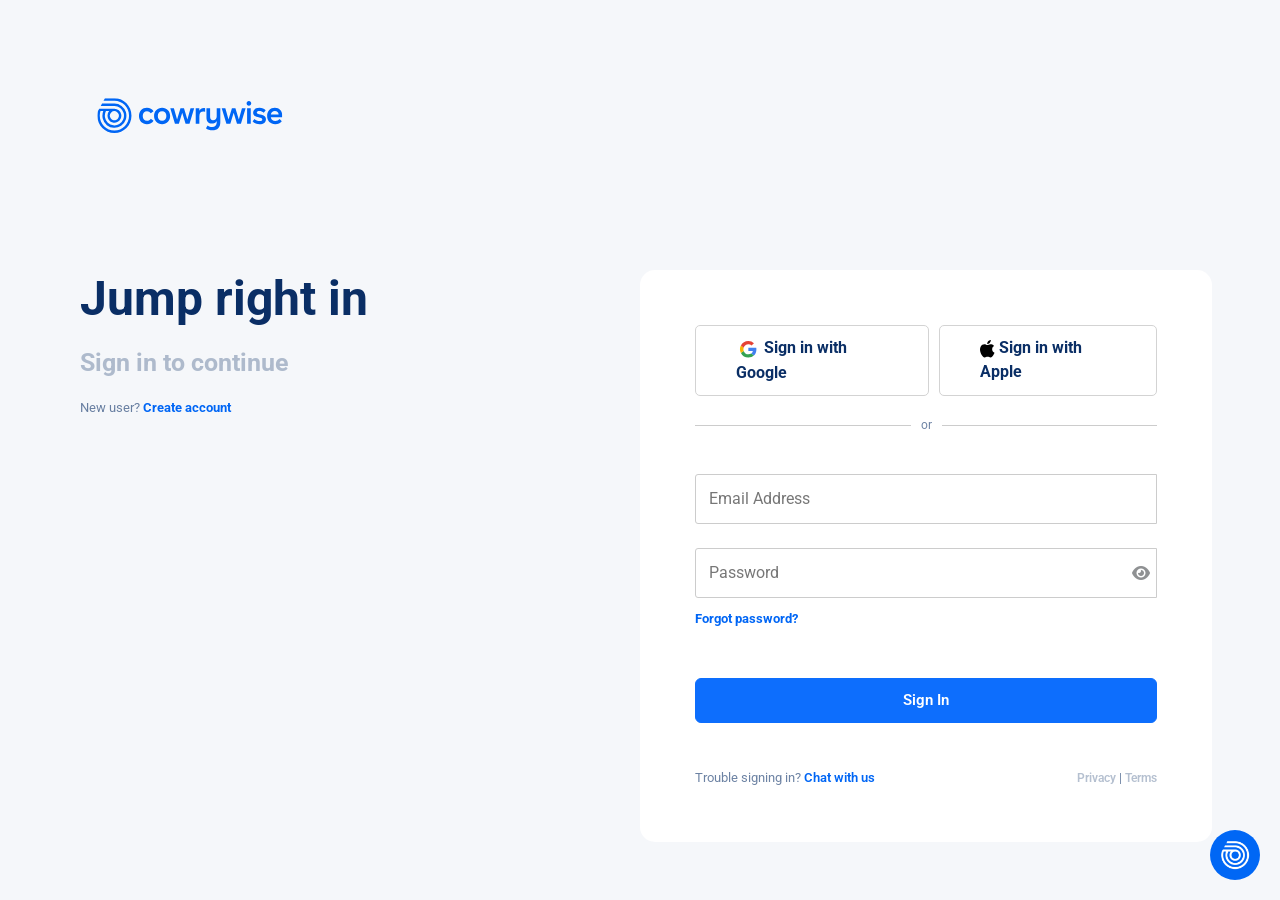
==== commit 5b20db01: "updates" ====
--- a/dashboard.html
+++ b/dashboard.html
@@ -873,7 +873,7 @@
             </div>
         </div>
 
-        <!-- Modal Withdraw Cash-->
+        <!-- Modal Withdraw Cash.-->
         <div class="modal fade" id="myModalCashout" tabindex="-1">
             <div class="modal-dialog modal-dialog-centered">
                 <div class="modal-content">
@@ -904,6 +904,15 @@
                                         value="0"
                                         autofocus
                                 >
+                            </div>
+
+                            <p class="cw-modal-subtitle">Transaction PIN</p>
+
+                            <div class="cw-pin-container">
+                                <input type="password" class="c-pin-box" id="pN1" maxlength="1" pattern="\d*" inputmode="numeric">
+                                <input type="password" class="c-pin-box" id="pN2" maxlength="1" pattern="\d*" inputmode="numeric">
+                                <input type="password" class="c-pin-box" id="pN3" maxlength="1" pattern="\d*" inputmode="numeric">
+                                <input type="password" class="c-pin-box" id="pN4" maxlength="1" pattern="\d*" inputmode="numeric">
                             </div>
 
                             <div class="cw-payment-method-row">
--- a/dashboard.css
+++ b/dashboard.css
@@ -957,9 +957,6 @@
     text-decoration: none;
     margin-bottom: 36px;
     cursor: pointer;
-}
-.cw-header-nav:hover {
-    text-decoration: underline;
 }
 
 /* CURRENCY AMOUNT CAPTURE BLOCK */
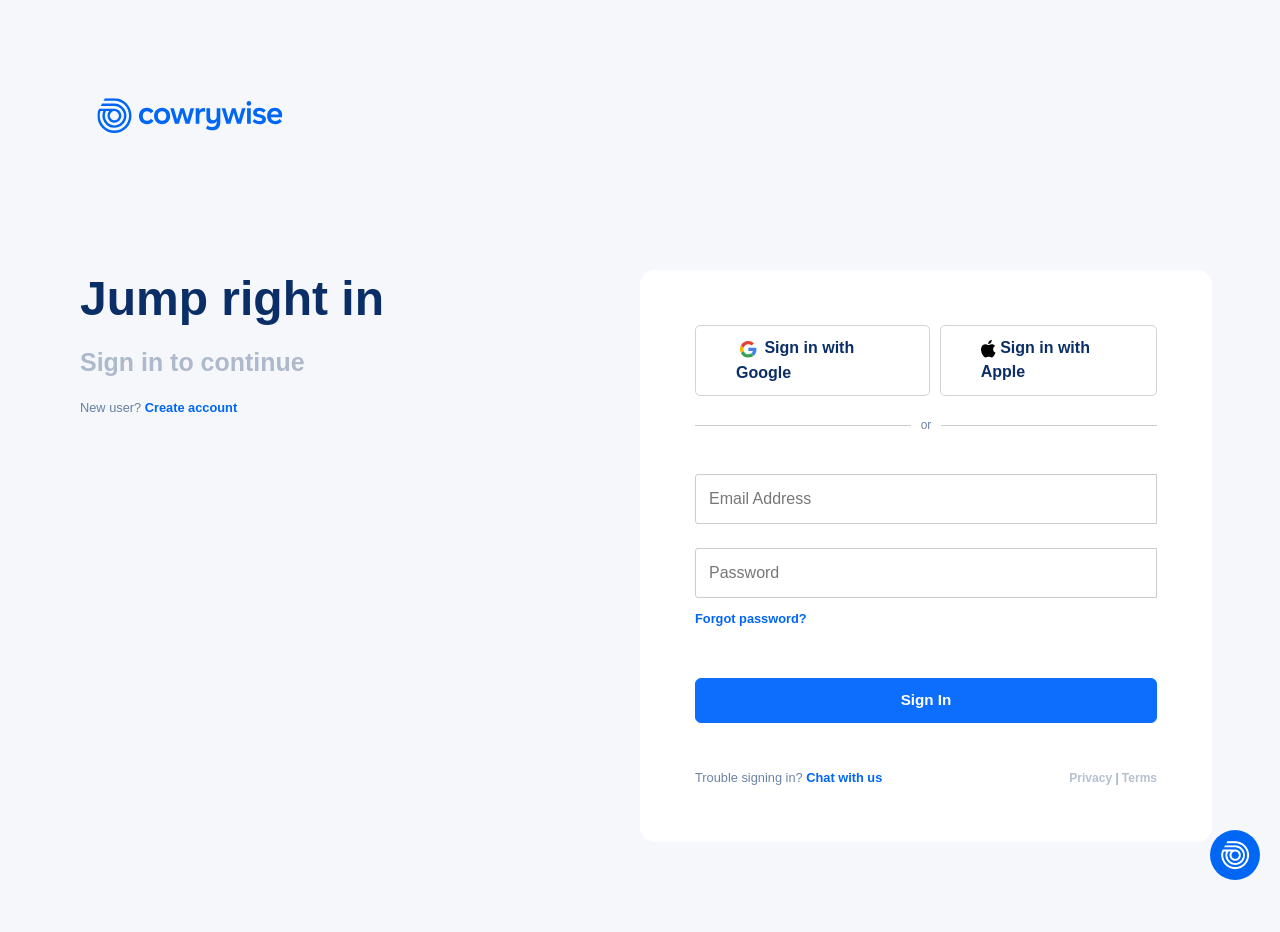
==== commit a68d35a9: "updates" ====
--- a/dashboard.html
+++ b/dashboard.html
@@ -873,7 +873,7 @@
             </div>
         </div>
 
-        <!-- Modal Withdraw Cash.-->
+        <!-- Modal Withdraw Cash-->
         <div class="modal fade" id="myModalCashout" tabindex="-1">
             <div class="modal-dialog modal-dialog-centered">
                 <div class="modal-content">
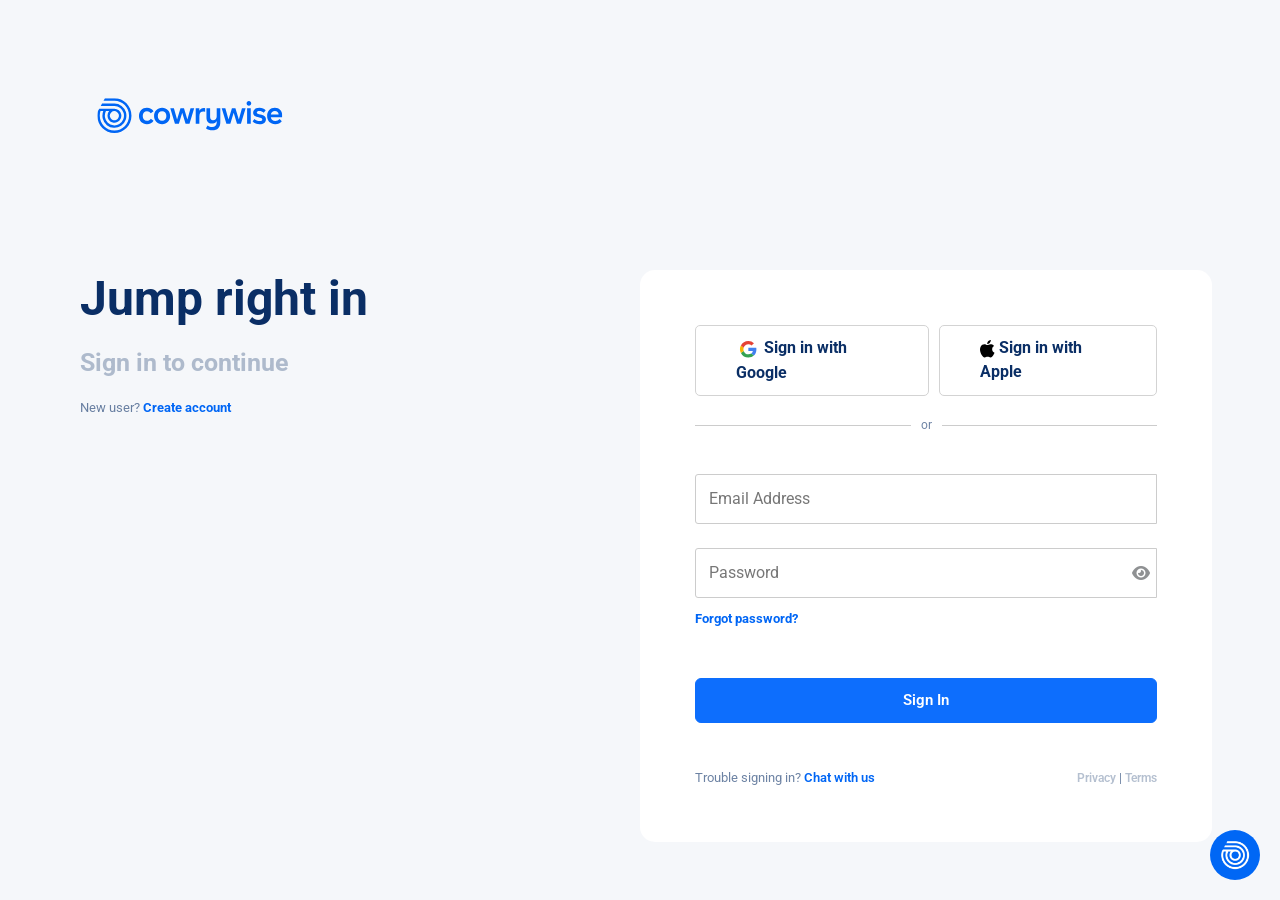
==== commit ca7f688b: "updates" ====
--- a/dashboard.html
+++ b/dashboard.html
@@ -196,7 +196,7 @@
                         <div class="d-flex align-items-center gap-2" style="font-size: 13px; opacity: 0.85;">
                             <span>Naira Balance</span>
                             <i class="bi bi-chevron-down"></i>
-                            <i class="bi bi-eye"></i>
+                            <i class="fa fa-eye" id="toggleBalance"></i>
                         </div>
                         <div class="badge-yellow">
                             <!--                        ⚡ -->
@@ -485,7 +485,7 @@
                     <div style="display: flex; align-items: center; gap: 6px; margin-bottom: 6px;">
                         <span style="font-size: 12.8px; font-weight: 400; color: rgb(98, 124, 159);">Naira Balance</span>
                         <i class="bi bi-chevron-down" style="color: #1D4ED8;"></i>
-                        <i class="bi bi-eye" style="color: #9CA3AF;"></i>
+                        <i class="fa fa-eye" style="color: #9CA3AF;" id="toggleBalance2"></i>
                     </div>
                     <div class="d-flex align-items-baseline">
                         <sup style="font-size:23.6px; font-weight: 400; padding-right: 8px">₦</sup>
@@ -1282,6 +1282,59 @@
         this.classList.toggle("fa-eye");
         this.classList.toggle("fa-eye-slash");
     });
+
+    //Balance Toggle
+
+    const balAmount = document.getElementById("balAmount");
+    const balDecimals = document.getElementById('balDecimals')
+    const toggle2 = document.getElementById("toggleBalance");
+
+    let isHidden = false;
+
+    toggle2.addEventListener("click", function () {
+
+        if (isHidden) {
+            balAmount.textContent = balAmount.dataset.balance;
+            balDecimals.textContent = balDecimals.dataset.decimal;
+        } else {
+            balAmount.dataset.balance = balAmount.textContent;
+            balAmount.textContent = "******";
+            balDecimals.dataset.decimal = balDecimals.textContent;
+            balDecimals.textContent = "**";
+        }
+
+        isHidden = !isHidden;
+
+        this.classList.toggle("fa-eye");
+        this.classList.toggle("fa-eye-slash");
+    });
+
+    //Balance2 Toggle
+
+    const balAmount2 = document.getElementById("balAmount2");
+    const balDecimals2 = document.getElementById('balDecimals2')
+    const toggle3 = document.getElementById("toggleBalance2");
+
+    let isHidden2 = false;
+
+    toggle3.addEventListener("click", function () {
+
+        if (isHidden2) {
+            balAmount2.textContent = balAmount2.dataset.balance;
+            balDecimals2.textContent = balDecimals2.dataset.decimal;
+        } else {
+            balAmount2.dataset.balance = balAmount2.textContent;
+            balAmount2.textContent = "******";
+            balDecimals2.dataset.decimal = balDecimals2.textContent;
+            balDecimals2.textContent = "**";
+        }
+
+        isHidden2 = !isHidden2;
+
+        this.classList.toggle("fa-eye");
+        this.classList.toggle("fa-eye-slash");
+    });
+
 </script>
 
 </html>
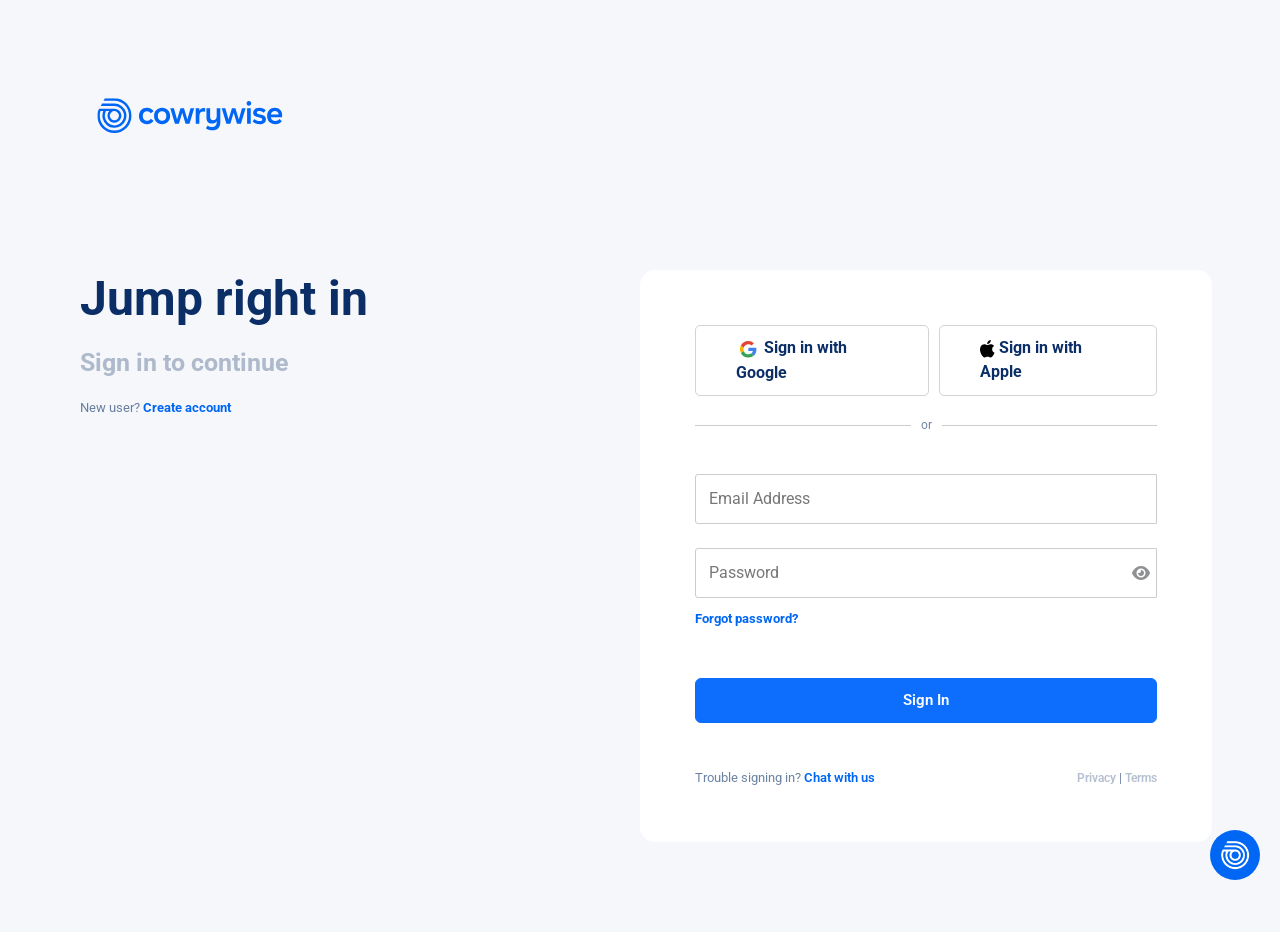
==== commit a04859e5: "updates" ====
--- a/dashboard.html
+++ b/dashboard.html
@@ -13,7 +13,7 @@
 
     <link rel="stylesheet" href="dashboard.css">
 </head>
-<body onload="fetchInfo()">
+<body>
 
 <div id="loader">
     <img src="./images/gif-logo-loading.gif" alt="Loading">
@@ -1043,6 +1043,7 @@
         showView('home');
     });
 </script>
+
 </body>
 
 <script>
@@ -1266,6 +1267,9 @@
     });
 </script>
 
+<!-- Load Paystack's script from their CDN -->
+<script src="https://js.paystack.co/v1/inline.js"></script>
+
 <script src="dashboard.js"></script>
 
 <script>
